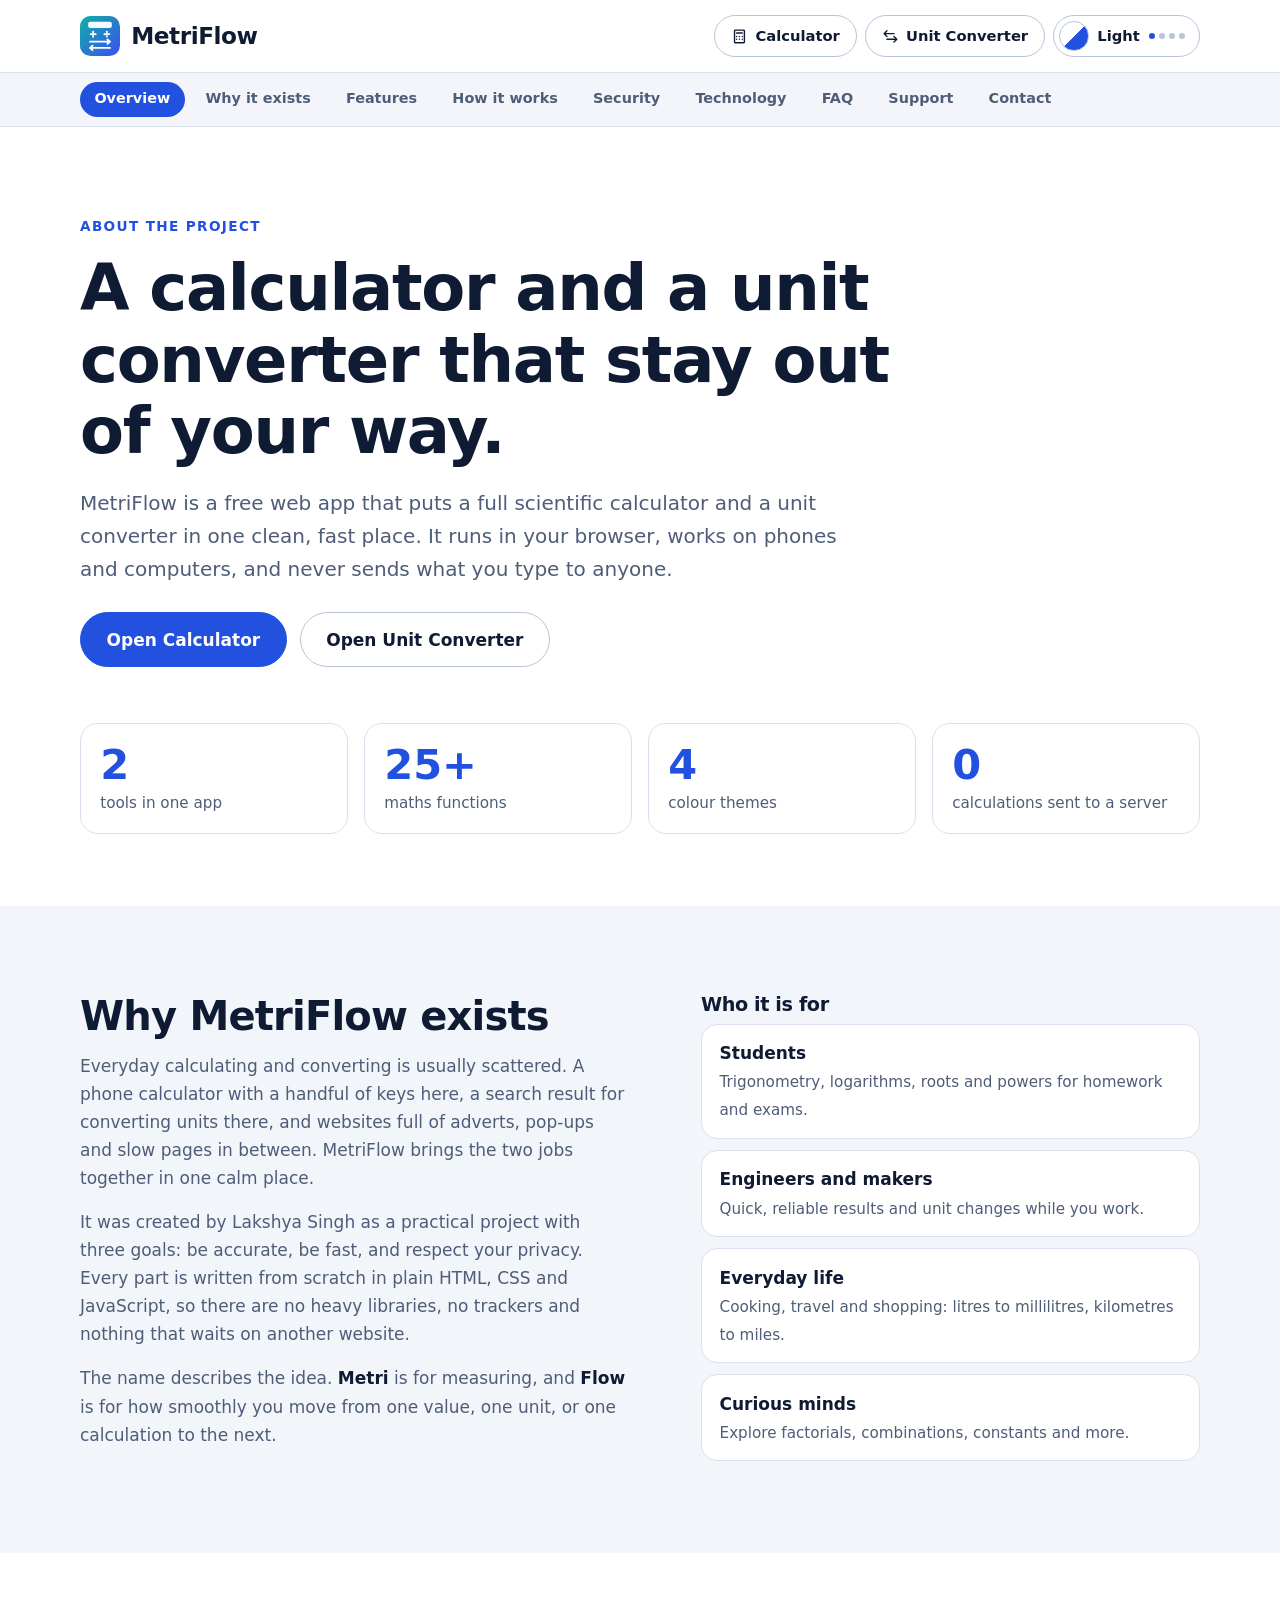
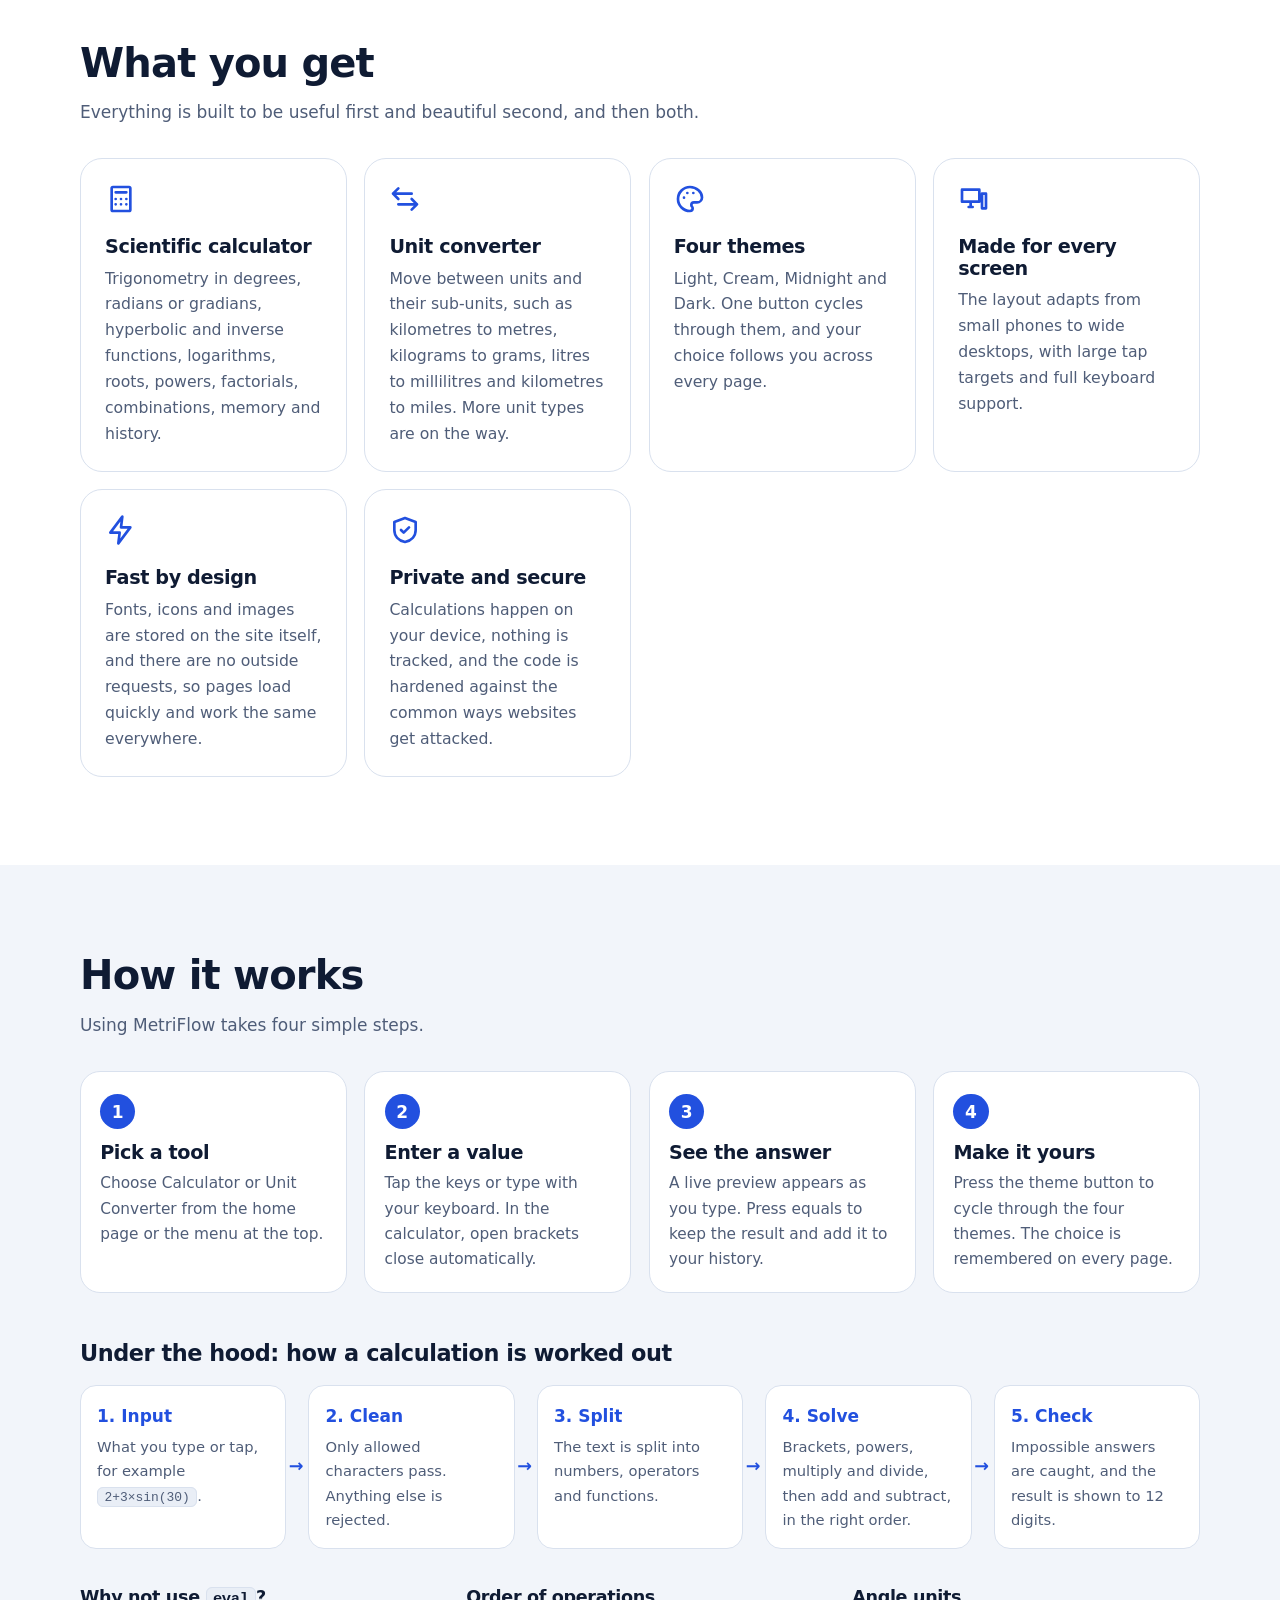
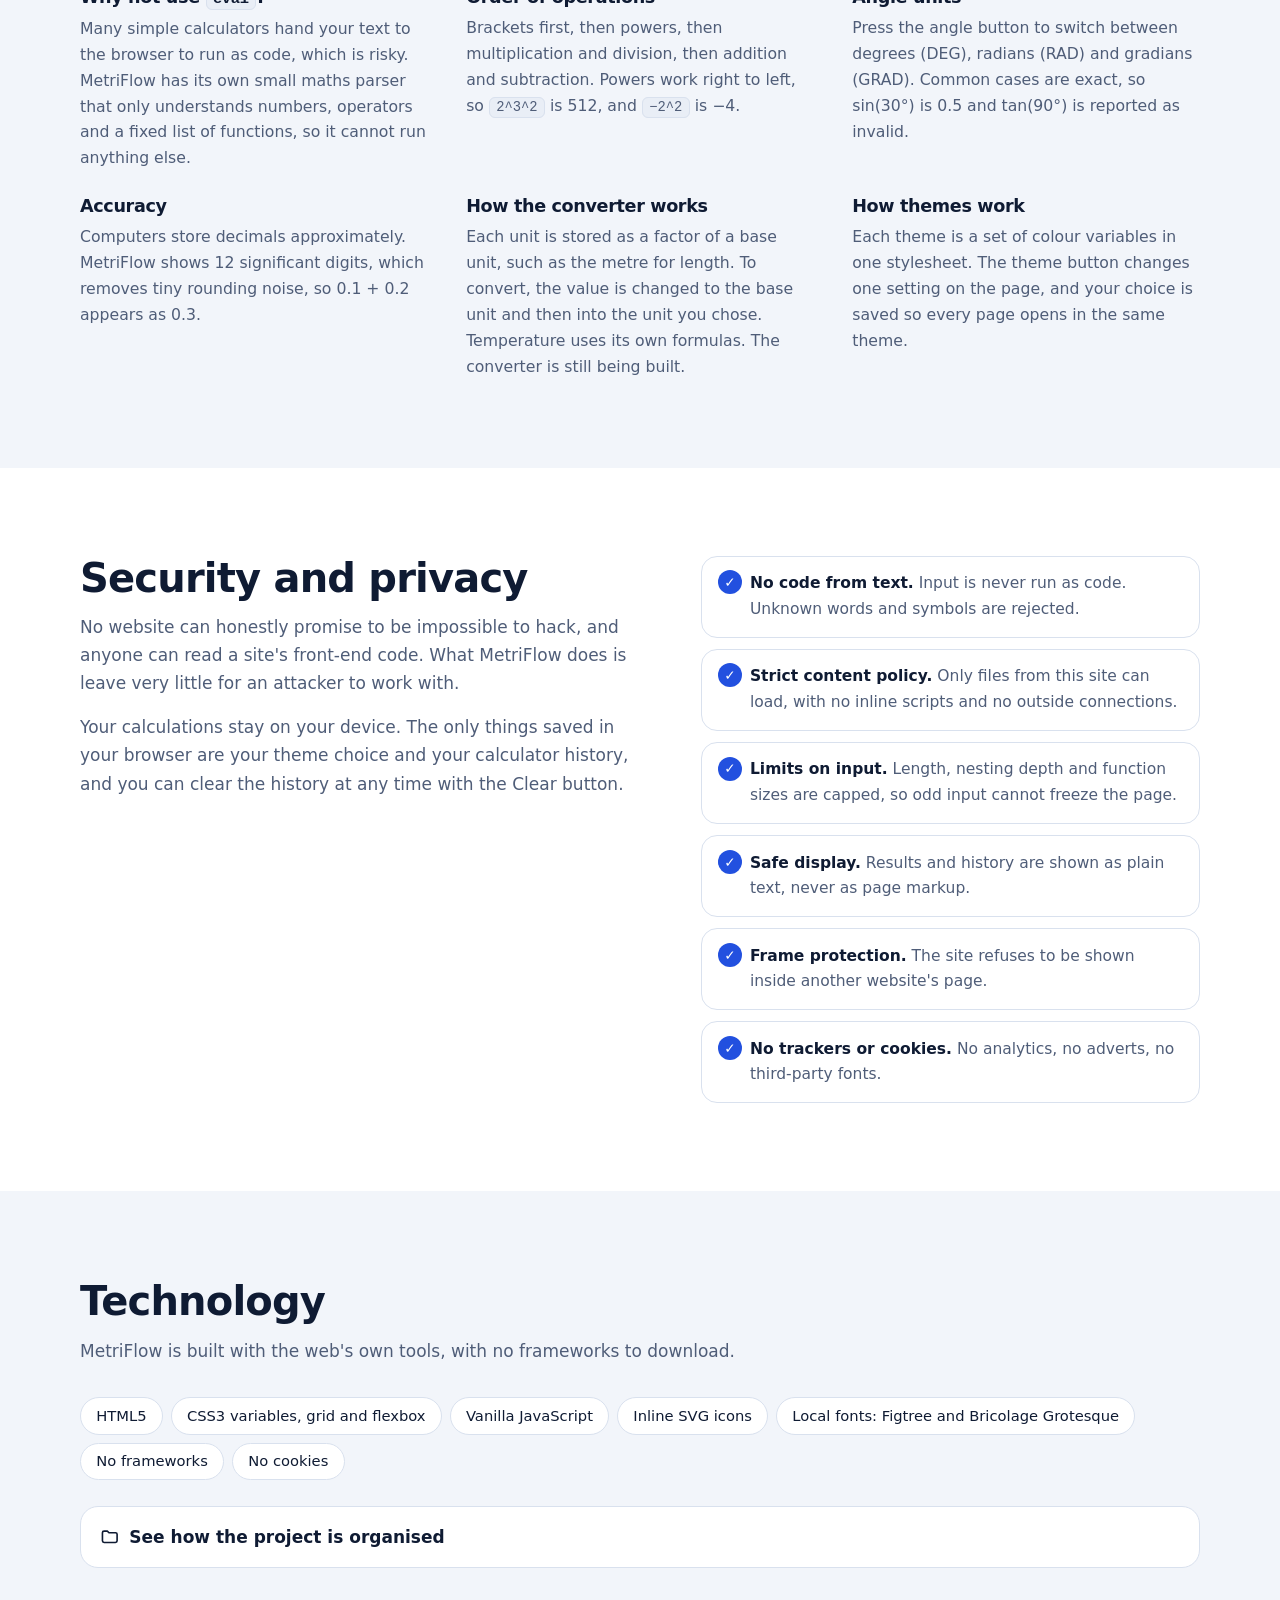
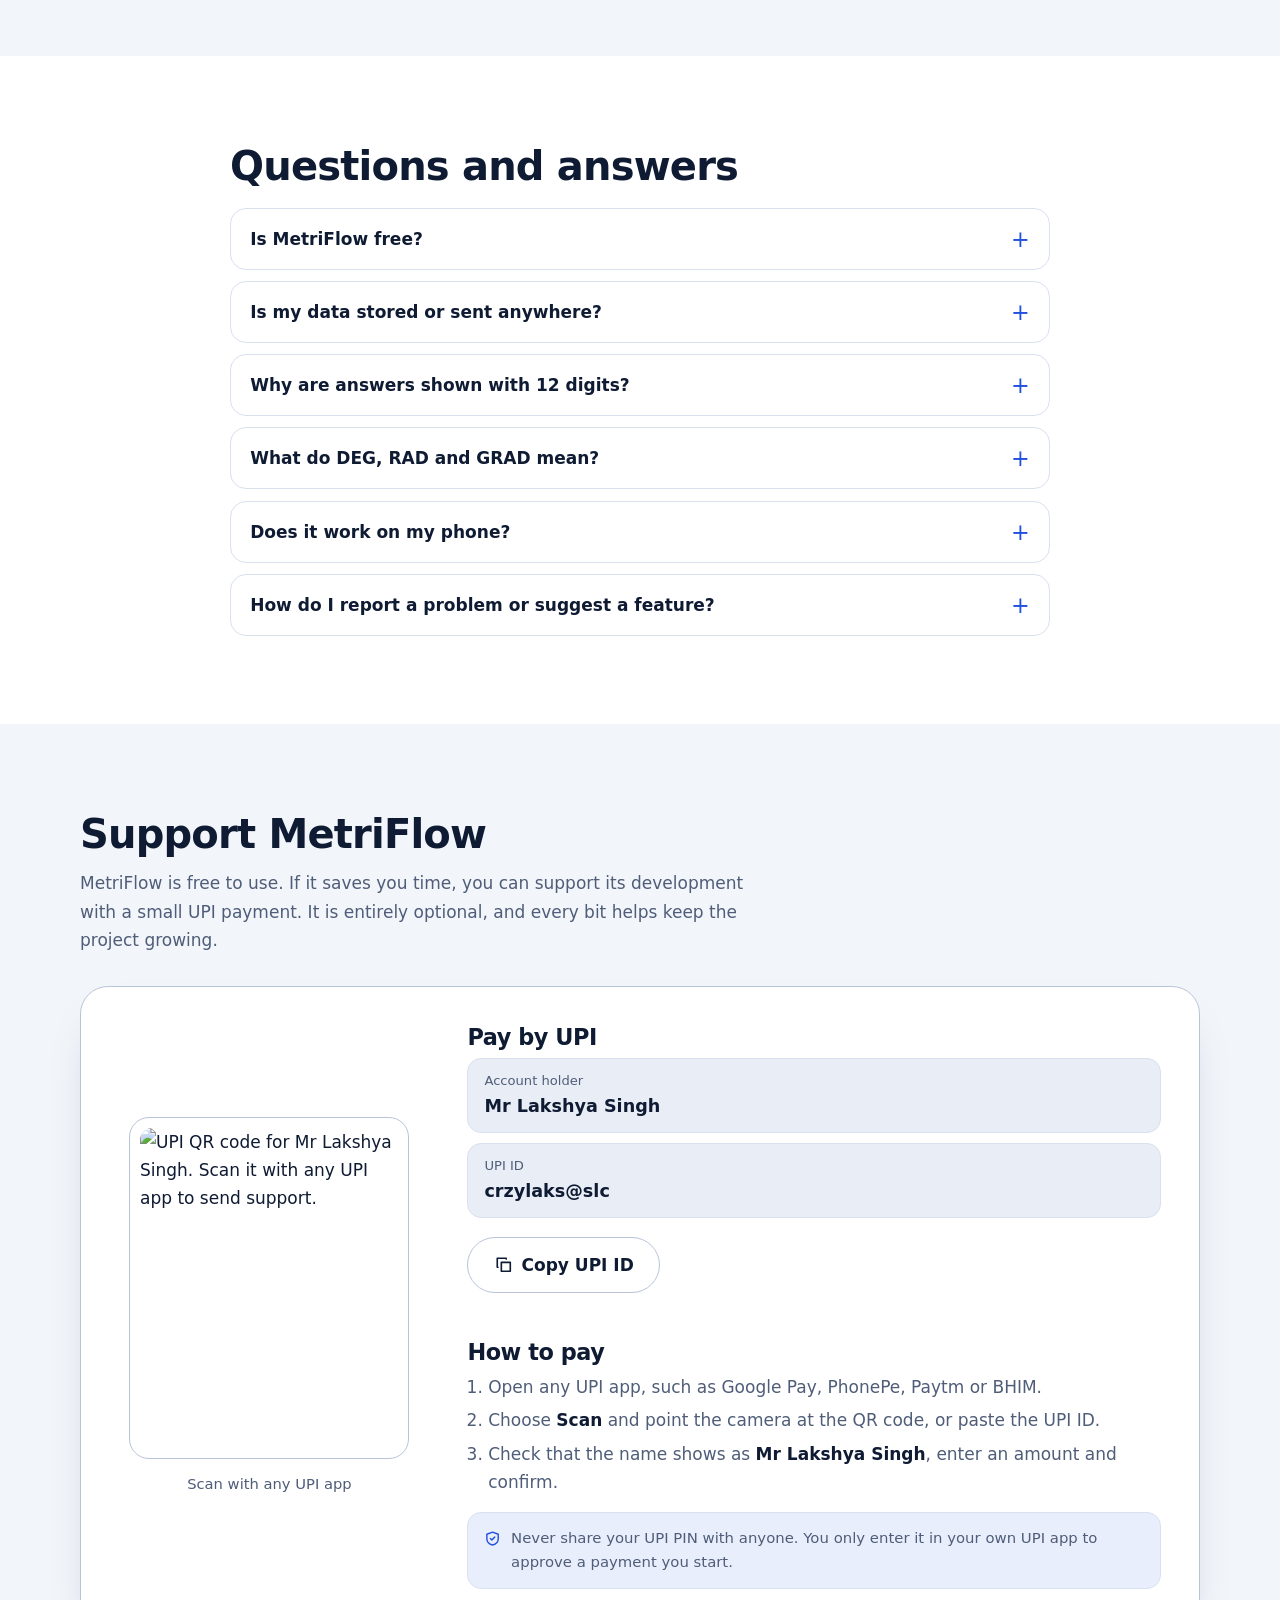
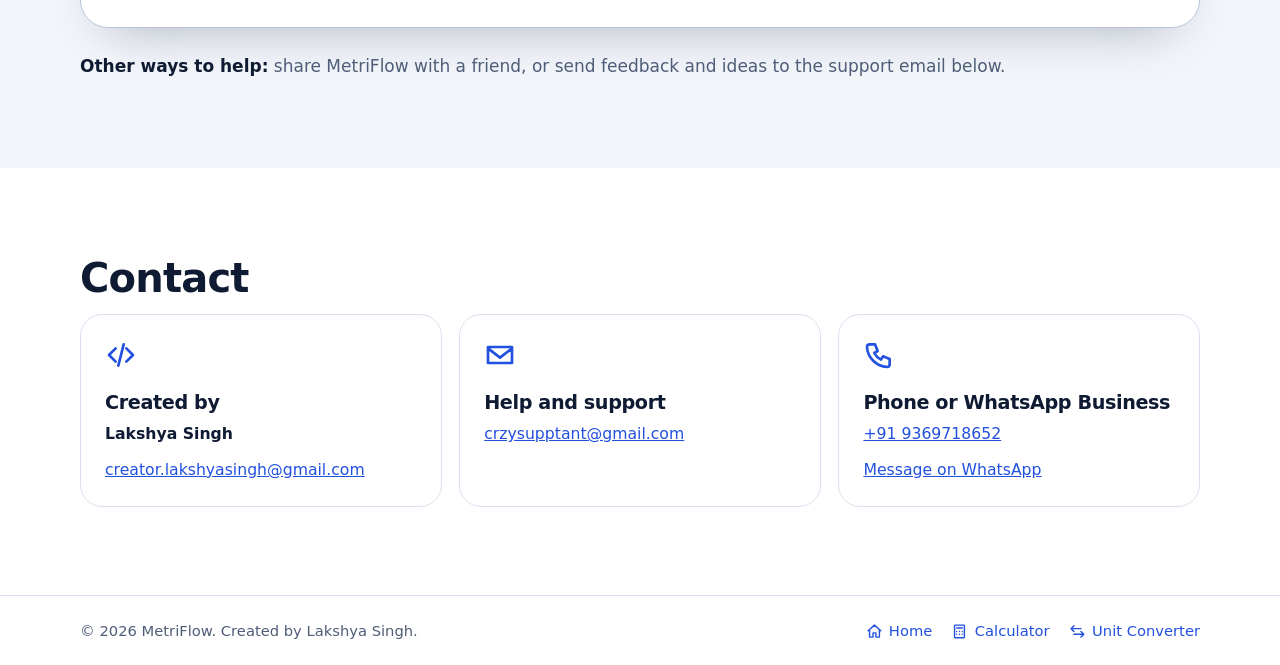
==== assets/pages/about.html @ efd44537 "90&" ====
<!DOCTYPE html>
<html lang="en" data-theme="light">
<head>
    <meta charset="UTF-8">
    <!-- Security policy: only files from this site can load; no inline scripts or styles; no network requests -->
    <meta http-equiv="Content-Security-Policy" content="default-src 'none'; script-src 'self'; style-src 'self'; img-src 'self' data:; font-src 'self'; connect-src 'none'; base-uri 'none'; form-action 'none'; object-src 'none'">
    <meta name="referrer" content="no-referrer">
    <meta name="viewport" content="width=device-width, initial-scale=1.0">
    <title>About MetriFlow | What it is, how it works and why it exists</title>
    <meta name="description" content="Learn what MetriFlow is, how its scientific calculator and unit converter work, why it was created, and how to support the project.">
    <meta name="theme-color" content="#ffffff">

    <link rel="icon" type="image/svg+xml" href="../media/logo/logo.svg">
    <link rel="icon" type="image/png" sizes="32x32" href="../media/logo/favicon-32.png">
    <link rel="apple-touch-icon" href="../media/logo/apple-touch-icon.png">

    <link rel="stylesheet" href="../css/fonts.css">
    <link rel="stylesheet" href="../css/themes_style.css">
    <link rel="stylesheet" href="../css/about_style.css">

    <script src="../js/security.js"></script>
    <!-- No "defer": applies the saved theme before the page shows -->
    <script src="../js/themes_function.js"></script>
    <script src="../js/about_function.js" defer></script>
</head>
<body>

    <!-- Local icon sprite -->
    <svg class="sprite-hidden" width="0" height="0" aria-hidden="true" focusable="false">
        <defs>
            <linearGradient id="mf-grad" x1="0" y1="0" x2="1" y2="1">
                <stop offset="0" class="mf-stop-a"/>
                <stop offset="1" class="mf-stop-b"/>
            </linearGradient>
        </defs>
        <symbol id="mf-logo" viewBox="0 0 64 64">
            <rect width="64" height="64" rx="17" fill="url(#mf-grad)"/>
            <rect x="13" y="9" width="38" height="10" rx="3.5" fill="#fff" opacity=".95"/>
            <g stroke="#fff" stroke-width="3" stroke-linecap="round" stroke-linejoin="round" fill="none">
                <path d="M21 25v8M17 29h8"/>
                <path d="M39 29h8"/>
                <path d="M16 41h32M44 37.5L48 41l-4 3.5"/>
                <path d="M48 51H16M20 47.5L16 51l4 3.5"/>
            </g>
            <circle cx="43" cy="25.5" r="1.8" fill="#fff"/>
            <circle cx="43" cy="32.5" r="1.8" fill="#fff"/>
        </symbol>
        <symbol id="i-home" viewBox="0 0 24 24"><path d="M3 11l9-8 9 8M5 10v10h5v-6h4v6h5V10"/></symbol>
        <symbol id="i-calculator" viewBox="0 0 24 24"><path d="M6 3h12a1 1 0 0 1 1 1v16a1 1 0 0 1-1 1H6a1 1 0 0 1-1-1V4a1 1 0 0 1 1-1zM8 7h8M8 12h.01M12 12h.01M16 12h.01M8 16h.01M12 16h.01M16 16h.01"/></symbol>
        <symbol id="i-converter" viewBox="0 0 24 24"><path d="M7 4L3 8l4 4M3 8h14M17 20l4-4-4-4M21 16H7"/></symbol>
        <symbol id="i-shield" viewBox="0 0 24 24"><path d="M12 3l8 3v6c0 4.5-3.2 8-8 9-4.8-1-8-4.5-8-9V6zM9 12l2 2 4-4"/></symbol>
        <symbol id="i-bolt" viewBox="0 0 24 24"><path d="M13 2L4 14h7l-1 8 9-12h-7l1-8z"/></symbol>
        <symbol id="i-palette" viewBox="0 0 24 24"><path d="M12 3a9 9 0 1 0 0 18c1.1 0 2-.9 2-2 0-.5-.2-1-.5-1.3-.3-.3-.5-.8-.5-1.2 0-1.1.9-2 2-2h2.3a3.7 3.7 0 0 0 3.7-3.7C21 7.1 17 3 12 3zM7.5 11h.01M10 7.5h.01M14.5 7.5h.01"/></symbol>
        <symbol id="i-devices" viewBox="0 0 24 24"><path d="M3 5h13v9H3zM8 18h3M9.5 14v4M18 8h3v11h-3z"/></symbol>
        <symbol id="i-code" viewBox="0 0 24 24"><path d="M8 7l-5 5 5 5M16 7l5 5-5 5M14 4l-4 16"/></symbol>
        <symbol id="i-mail" viewBox="0 0 24 24"><path d="M3 6h18v12H3zM3 7l9 7 9-7"/></symbol>
        <symbol id="i-phone" viewBox="0 0 24 24"><path d="M5 4h4l2 5-2.5 1.5a11 11 0 0 0 5 5L15 13l5 2v4a2 2 0 0 1-2 2A16 16 0 0 1 3 6a2 2 0 0 1 2-2z"/></symbol>
        <symbol id="i-heart" viewBox="0 0 24 24"><path d="M12 20s-7-4.4-7-10a4 4 0 0 1 7-2.5A4 4 0 0 1 19 10c0 5.6-7 10-7 10z"/></symbol>
        <symbol id="i-folder" viewBox="0 0 24 24"><path d="M3 7a2 2 0 0 1 2-2h4l2 2h8a2 2 0 0 1 2 2v8a2 2 0 0 1-2 2H5a2 2 0 0 1-2-2V7z"/></symbol>
        <symbol id="i-copy" viewBox="0 0 24 24"><path d="M9 9h11v11H9zM5 15H4V4h11v1"/></symbol>
        <symbol id="i-check" viewBox="0 0 24 24"><path d="M5 12l5 5 9-10"/></symbol>
    </svg>

    <a class="skip-link" href="#main">Skip to content</a>

    <!-- ============ HEADER ============ -->
    <header class="site-header">
        <div class="wrap header-inner">
            <a class="brand" href="../../index.html" aria-label="MetriFlow home">
                <svg class="brand-logo" viewBox="0 0 64 64" aria-hidden="true"><use href="#mf-logo"/></svg>
                <span class="brand-name">MetriFlow</span>
            </a>

            <div class="header-actions">
                <a class="nav-link" href="calculator.html">
                    <svg class="icon" aria-hidden="true"><use href="#i-calculator"/></svg><span>Calculator</span>
                </a>
                <a class="nav-link" href="converter.html">
                    <svg class="icon" aria-hidden="true"><use href="#i-converter"/></svg><span>Unit Converter</span>
                </a>
                <!-- The theme button is built here by assets/js/themes_function.js -->
                <div data-theme-switcher></div>
            </div>
        </div>
    </header>

    <!-- Jump-to links for the sections on this page -->
    <nav class="toc" id="toc" aria-label="On this page">
        <div class="wrap toc-inner">
            <a href="#overview">Overview</a>
            <a href="#why">Why it exists</a>
            <a href="#features">Features</a>
            <a href="#how">How it works</a>
            <a href="#security">Security</a>
            <a href="#tech">Technology</a>
            <a href="#faq">FAQ</a>
            <a href="#support">Support</a>
            <a href="#contact">Contact</a>
        </div>
    </nav>

    <main id="main">

        <!-- ============ OVERVIEW ============ -->
        <section class="hero" id="overview" data-section>
            <div class="wrap">
                <p class="eyebrow">About the project</p>
                <h1>A calculator and a unit converter that stay out of your way.</h1>
                <p class="lead">
                    MetriFlow is a free web app that puts a full scientific calculator and a unit converter in one
                    clean, fast place. It runs in your browser, works on phones and computers, and never sends
                    what you type to anyone.
                </p>
                <div class="hero-actions">
                    <a class="btn" href="calculator.html">Open Calculator</a>
                    <a class="btn btn-ghost" href="converter.html">Open Unit Converter</a>
                </div>

                <ul class="stats" aria-label="MetriFlow at a glance">
                    <li><b>2</b><span>tools in one app</span></li>
                    <li><b>25+</b><span>maths functions</span></li>
                    <li><b>4</b><span>colour themes</span></li>
                    <li><b>0</b><span>calculations sent to a server</span></li>
                </ul>
            </div>
        </section>

        <!-- ============ WHY ============ -->
        <section class="band" id="why" data-section>
            <div class="wrap two-col">
                <div class="col-copy">
                    <h2>Why MetriFlow exists</h2>
                    <p>
                        Everyday calculating and converting is usually scattered. A phone calculator with a handful of
                        keys here, a search result for converting units there, and websites full of adverts, pop-ups
                        and slow pages in between. MetriFlow brings the two jobs together in one calm place.
                    </p>
                    <p>
                        It was created by Lakshya Singh as a practical project with three goals: be accurate, be fast,
                        and respect your privacy. Every part is written from scratch in plain HTML, CSS and JavaScript,
                        so there are no heavy libraries, no trackers and nothing that waits on another website.
                    </p>
                    <p>
                        The name describes the idea. <strong>Metri</strong> is for measuring, and <strong>Flow</strong> is
                        for how smoothly you move from one value, one unit, or one calculation to the next.
                    </p>
                </div>

                <div class="col-cards">
                    <h3>Who it is for</h3>
                    <ul class="mini-cards">
                        <li><b>Students</b><span>Trigonometry, logarithms, roots and powers for homework and exams.</span></li>
                        <li><b>Engineers and makers</b><span>Quick, reliable results and unit changes while you work.</span></li>
                        <li><b>Everyday life</b><span>Cooking, travel and shopping: litres to millilitres, kilometres to miles.</span></li>
                        <li><b>Curious minds</b><span>Explore factorials, combinations, constants and more.</span></li>
                    </ul>
                </div>
            </div>
        </section>

        <!-- ============ FEATURES ============ -->
        <section class="section" id="features" data-section>
            <div class="wrap">
                <h2>What you get</h2>
                <p class="section-lead">Everything is built to be useful first and beautiful second, and then both.</p>

                <ul class="cards">
                    <li class="card">
                        <svg class="icon icon-lg" aria-hidden="true"><use href="#i-calculator"/></svg>
                        <h3>Scientific calculator</h3>
                        <p>Trigonometry in degrees, radians or gradians, hyperbolic and inverse functions, logarithms, roots, powers, factorials, combinations, memory and history.</p>
                    </li>
                    <li class="card">
                        <svg class="icon icon-lg" aria-hidden="true"><use href="#i-converter"/></svg>
                        <h3>Unit converter</h3>
                        <p>Move between units and their sub-units, such as kilometres to metres, kilograms to grams, litres to millilitres and kilometres to miles. More unit types are on the way.</p>
                    </li>
                    <li class="card">
                        <svg class="icon icon-lg" aria-hidden="true"><use href="#i-palette"/></svg>
                        <h3>Four themes</h3>
                        <p>Light, Cream, Midnight and Dark. One button cycles through them, and your choice follows you across every page.</p>
                    </li>
                    <li class="card">
                        <svg class="icon icon-lg" aria-hidden="true"><use href="#i-devices"/></svg>
                        <h3>Made for every screen</h3>
                        <p>The layout adapts from small phones to wide desktops, with large tap targets and full keyboard support.</p>
                    </li>
                    <li class="card">
                        <svg class="icon icon-lg" aria-hidden="true"><use href="#i-bolt"/></svg>
                        <h3>Fast by design</h3>
                        <p>Fonts, icons and images are stored on the site itself, and there are no outside requests, so pages load quickly and work the same everywhere.</p>
                    </li>
                    <li class="card">
                        <svg class="icon icon-lg" aria-hidden="true"><use href="#i-shield"/></svg>
                        <h3>Private and secure</h3>
                        <p>Calculations happen on your device, nothing is tracked, and the code is hardened against the common ways websites get attacked.</p>
                    </li>
                </ul>
            </div>
        </section>

        <!-- ============ HOW IT WORKS ============ -->
        <section class="band" id="how" data-section>
            <div class="wrap">
                <h2>How it works</h2>
                <p class="section-lead">Using MetriFlow takes four simple steps.</p>

                <ol class="steps">
                    <li><h3>Pick a tool</h3><p>Choose Calculator or Unit Converter from the home page or the menu at the top.</p></li>
                    <li><h3>Enter a value</h3><p>Tap the keys or type with your keyboard. In the calculator, open brackets close automatically.</p></li>
                    <li><h3>See the answer</h3><p>A live preview appears as you type. Press equals to keep the result and add it to your history.</p></li>
                    <li><h3>Make it yours</h3><p>Press the theme button to cycle through the four themes. The choice is remembered on every page.</p></li>
                </ol>

                <h3 class="subhead">Under the hood: how a calculation is worked out</h3>
                <ol class="flow" aria-label="The five stages of a calculation">
                    <li><b>1. Input</b><span>What you type or tap, for example <code>2+3×sin(30)</code>.</span></li>
                    <li><b>2. Clean</b><span>Only allowed characters pass. Anything else is rejected.</span></li>
                    <li><b>3. Split</b><span>The text is split into numbers, operators and functions.</span></li>
                    <li><b>4. Solve</b><span>Brackets, powers, multiply and divide, then add and subtract, in the right order.</span></li>
                    <li><b>5. Check</b><span>Impossible answers are caught, and the result is shown to 12 digits.</span></li>
                </ol>

                <div class="explain">
                    <div>
                        <h3>Why not use <code>eval</code>?</h3>
                        <p>Many simple calculators hand your text to the browser to run as code, which is risky. MetriFlow has its own small maths parser that only understands numbers, operators and a fixed list of functions, so it cannot run anything else.</p>
                    </div>
                    <div>
                        <h3>Order of operations</h3>
                        <p>Brackets first, then powers, then multiplication and division, then addition and subtraction. Powers work right to left, so <code>2^3^2</code> is 512, and <code>−2^2</code> is −4.</p>
                    </div>
                    <div>
                        <h3>Angle units</h3>
                        <p>Press the angle button to switch between degrees (DEG), radians (RAD) and gradians (GRAD). Common cases are exact, so sin(30°) is 0.5 and tan(90°) is reported as invalid.</p>
                    </div>
                    <div>
                        <h3>Accuracy</h3>
                        <p>Computers store decimals approximately. MetriFlow shows 12 significant digits, which removes tiny rounding noise, so 0.1 + 0.2 appears as 0.3.</p>
                    </div>
                    <div>
                        <h3>How the converter works</h3>
                        <p>Each unit is stored as a factor of a base unit, such as the metre for length. To convert, the value is changed to the base unit and then into the unit you chose. Temperature uses its own formulas. The converter is still being built.</p>
                    </div>
                    <div>
                        <h3>How themes work</h3>
                        <p>Each theme is a set of colour variables in one stylesheet. The theme button changes one setting on the page, and your choice is saved so every page opens in the same theme.</p>
                    </div>
                </div>
            </div>
        </section>

        <!-- ============ SECURITY ============ -->
        <section class="section" id="security" data-section>
            <div class="wrap two-col">
                <div class="col-copy">
                    <h2>Security and privacy</h2>
                    <p>
                        No website can honestly promise to be impossible to hack, and anyone can read a site's front-end
                        code. What MetriFlow does is leave very little for an attacker to work with.
                    </p>
                    <p>
                        Your calculations stay on your device. The only things saved in your browser are your theme choice
                        and your calculator history, and you can clear the history at any time with the Clear button.
                    </p>
                </div>
                <ul class="checks">
                    <li><b>No code from text.</b> Input is never run as code. Unknown words and symbols are rejected.</li>
                    <li><b>Strict content policy.</b> Only files from this site can load, with no inline scripts and no outside connections.</li>
                    <li><b>Limits on input.</b> Length, nesting depth and function sizes are capped, so odd input cannot freeze the page.</li>
                    <li><b>Safe display.</b> Results and history are shown as plain text, never as page markup.</li>
                    <li><b>Frame protection.</b> The site refuses to be shown inside another website's page.</li>
                    <li><b>No trackers or cookies.</b> No analytics, no adverts, no third-party fonts.</li>
                </ul>
            </div>
        </section>

        <!-- ============ TECHNOLOGY ============ -->
        <section class="band" id="tech" data-section>
            <div class="wrap">
                <h2>Technology</h2>
                <p class="section-lead">MetriFlow is built with the web's own tools, with no frameworks to download.</p>

                <ul class="chips" aria-label="Technologies used">
                    <li>HTML5</li><li>CSS3 variables, grid and flexbox</li><li>Vanilla JavaScript</li>
                    <li>Inline SVG icons</li><li>Local fonts: Figtree and Bricolage Grotesque</li><li>No frameworks</li><li>No cookies</li>
                </ul>

                <details class="tree-box">
                    <summary><svg class="icon" aria-hidden="true"><use href="#i-folder"/></svg> See how the project is organised</summary>
                    <pre class="tree" tabindex="0">MetriFlow/
├── index.html              Home page
├── _headers                Server security headers
├── favicon.ico
├── README.md
├── assets/
│   ├── pages/              about, calculator, converter
│   ├── css/                themes, fonts, one stylesheet per page
│   ├── js/                 themes, security, engines, one script per page
│   ├── fonts/              Local font files
│   └── media/
│       ├── icons/          SVG icons
│       ├── logo/           Logo, favicons, profile photo
│       └── qr-code/        Support QR code
└── tests/                  Automatic tests for the maths engines</pre>
                </details>
            </div>
        </section>

        <!-- ============ FAQ ============ -->
        <section class="section" id="faq" data-section>
            <div class="wrap narrow">
                <h2>Questions and answers</h2>

                <div class="faq">
                    <details>
                        <summary>Is MetriFlow free?</summary>
                        <p>Yes. The calculator and converter are free to use, with no account and no adverts. Supporting the project is completely optional.</p>
                    </details>
                    <details>
                        <summary>Is my data stored or sent anywhere?</summary>
                        <p>No calculation leaves your device. Only your theme choice and calculator history are saved, and they stay in your own browser.</p>
                    </details>
                    <details>
                        <summary>Why are answers shown with 12 digits?</summary>
                        <p>Computers store decimal numbers approximately. Showing 12 significant digits hides tiny rounding errors, so everyday sums look the way you expect.</p>
                    </details>
                    <details>
                        <summary>What do DEG, RAD and GRAD mean?</summary>
                        <p>They are angle units: degrees (360 in a full circle), radians (2π in a full circle) and gradians (400 in a full circle). Press the angle button in the calculator to change it. DEG is the default.</p>
                    </details>
                    <details>
                        <summary>Does it work on my phone?</summary>
                        <p>Yes. The layout adapts to small screens, and the calculator keys are sized for easy tapping.</p>
                    </details>
                    <details>
                        <summary>How do I report a problem or suggest a feature?</summary>
                        <p>Email the support address in the Contact section below. Clear, short descriptions help the most.</p>
                    </details>
                </div>
            </div>
        </section>

        <!-- ============ SUPPORT ============ -->
        <section class="band" id="support" data-section>
            <div class="wrap">
                <h2>Support MetriFlow</h2>
                <p class="section-lead">
                    MetriFlow is free to use. If it saves you time, you can support its development with a small UPI
                    payment. It is entirely optional, and every bit helps keep the project growing.
                </p>

                <div class="support-card">
                    <figure class="qr">
                        <div class="qr-frame">
                            <!-- Stored on this site: assets/media/support/upi-qr.jpg -->
                            <img src="../media/qr-code/upi-qr.jpg" width="400" height="496"
                                 alt="UPI QR code for Mr Lakshya Singh. Scan it with any UPI app to send support.">
                        </div>
                        <figcaption>Scan with any UPI app</figcaption>
                    </figure>

                    <div class="support-info">
                        <h3>Pay by UPI</h3>
                        <dl class="pay-details">
                            <div><dt>Account holder</dt><dd>Mr Lakshya Singh</dd></div>
                            <div><dt>UPI ID</dt><dd id="upi-id">crzylaks@slc</dd></div>
                        </dl>

                        <div class="pay-actions">
                            <button id="btn-copy-upi" class="btn btn-ghost" type="button">
                                <svg class="icon" aria-hidden="true"><use id="copy-use" href="#i-copy"/></svg>
                                <span id="copy-label">Copy UPI ID</span>
                            </button>
                            <a id="btn-upi-app" class="btn" href="upi://pay?pa=crzylaks@slc&amp;pn=Mr%20Lakshya%20Singh&amp;cu=INR" hidden>
                                <svg class="icon" aria-hidden="true"><use href="#i-heart"/></svg>
                                <span>Open in UPI app</span>
                            </a>
                        </div>
                        <p id="copy-status" class="copy-status" role="status"></p>

                        <h3 class="how-pay">How to pay</h3>
                        <ol class="pay-steps">
                            <li>Open any UPI app, such as Google Pay, PhonePe, Paytm or BHIM.</li>
                            <li>Choose <b>Scan</b> and point the camera at the QR code, or paste the UPI ID.</li>
                            <li>Check that the name shows as <b>Mr Lakshya Singh</b>, enter an amount and confirm.</li>
                        </ol>
                        <p class="safety">
                            <svg class="icon" aria-hidden="true"><use href="#i-shield"/></svg>
                            <span>Never share your UPI PIN with anyone. You only enter it in your own UPI app to approve a payment you start.</span>
                        </p>
                    </div>
                </div>

                <p class="other-ways"><b>Other ways to help:</b> share MetriFlow with a friend, or send feedback and ideas to the support email below.</p>
            </div>
        </section>

        <!-- ============ CONTACT ============ -->
        <section class="section" id="contact" data-section>
            <div class="wrap">
                <h2>Contact</h2>
                <ul class="cards contact-cards">
                    <li class="card">
                        <svg class="icon icon-lg" aria-hidden="true"><use href="#i-code"/></svg>
                        <h3>Created by</h3>
                        <p class="strong">Lakshya Singh</p>
                        <p><a href="mailto:creator.lakshyasingh@gmail.com">creator.lakshyasingh@gmail.com</a></p>
                    </li>
                    <li class="card">
                        <svg class="icon icon-lg" aria-hidden="true"><use href="#i-mail"/></svg>
                        <h3>Help and support</h3>
                        <p><a href="mailto:crzysupptant@gmail.com">crzysupptant@gmail.com</a></p>
                    </li>
                    <li class="card">
                        <svg class="icon icon-lg" aria-hidden="true"><use href="#i-phone"/></svg>
                        <h3>Phone or WhatsApp Business</h3>
                        <p><a href="tel:+919369718652">+91 9369718652</a></p>
                        <p><a href="https://wa.me/919369718652" target="_blank" rel="noopener noreferrer">Message on WhatsApp</a></p>
                    </li>
                </ul>
            </div>
        </section>
    </main>

    <footer class="site-footer">
        <div class="wrap footer-inner">
            <p>&copy; <span id="year">2026</span> MetriFlow. Created by Lakshya Singh.</p>
            <nav class="footer-links" aria-label="Footer">
                <a href="../../index.html"><svg class="icon" aria-hidden="true"><use href="#i-home"/></svg><span>Home</span></a>
                <a href="calculator.html"><svg class="icon" aria-hidden="true"><use href="#i-calculator"/></svg><span>Calculator</span></a>
                <a href="converter.html"><svg class="icon" aria-hidden="true"><use href="#i-converter"/></svg><span>Unit Converter</span></a>
            </nav>
        </div>
    </footer>

</body>
</html>
---- assets/css/fonts.css ----
/* Local fonts (no Google Fonts request: faster, private, and allowed by the strict security policy) */
@font-face {
    font-family: "Figtree";
    font-style: normal;
    font-weight: 300 900;
    font-display: swap;
    src: url("../fonts/figtree-latin-wght-normal.woff2") format("woff2");
}

@font-face {
    font-family: "Bricolage Grotesque";
    font-style: normal;
    font-weight: 200 800;
    font-display: swap;
    src: url("../fonts/bricolage-grotesque-latin-wght-normal.woff2") format("woff2");
}

:root {
    --font-body: "Figtree", system-ui, -apple-system, "Segoe UI", Roboto, sans-serif;
    --font-display: "Bricolage Grotesque", "Figtree", system-ui, sans-serif;
}
---- assets/css/themes_style.css ----
/* =========================================================
   MetriFlow | themes_style.css
   The four themes, shared by EVERY page. Link it before the page's own CSS:
       index.html          <link rel="stylesheet" href="assets/css/themes_style.css">
       assets/pages/*.html <link rel="stylesheet" href="../css/themes_style.css">
   themes_function.js switches the theme by setting <html data-theme="...">.
   (It is a real CSS file, not injected by JavaScript, because the strict
   security policy does not allow styles created by scripts.)
   Variables: --bg --bg-soft --surface --surface-2 --text --muted --line --line-strong
              --accent --accent-ink --danger --brand-a --brand-b --shadow
   ========================================================= */

:root,
[data-theme="light"] {
    color-scheme: light;
    --bg: #ffffff; --bg-soft: #f2f5fa; --surface: #ffffff; --surface-2: #e9eef6;
    --text: #0f1b33; --muted: #4f5d78; --line: #d9e1ee; --line-strong: #b8c4d8;
    --accent: #2250df; --accent-ink: #ffffff; --danger: #c42b3a;
    --brand-a: #10b0a4; --brand-b: #3a4ff0;
    --shadow: 0 24px 48px -28px rgba(15, 27, 51, .35);
}

[data-theme="cream"] {
    color-scheme: light;
    --bg: #f8f3e8; --bg-soft: #f0e9d9; --surface: #fdfaf3; --surface-2: #ebe3d0;
    --text: #2a2822; --muted: #6a6556; --line: #ddd3bc; --line-strong: #c4b898;
    --accent: #1b6a56; --accent-ink: #fdfaf3; --danger: #b3382a;
    --brand-a: #2a9d7f; --brand-b: #1d5f8a;
    --shadow: 0 24px 48px -28px rgba(60, 45, 10, .35);
}

[data-theme="midnight"] {
    color-scheme: dark;
    --bg: #0a1330; --bg-soft: #0e1a3d; --surface: #122349; --surface-2: #1a2f5e;
    --text: #e7eeff; --muted: #a1b2d9; --line: #233868; --line-strong: #37508c;
    --accent: #7db4ff; --accent-ink: #0a1330; --danger: #ff8a96;
    --brand-a: #33d0c3; --brand-b: #7283ff;
    --shadow: 0 24px 48px -28px rgba(0, 0, 0, .7);
}

[data-theme="dark"] {
    color-scheme: dark;
    --bg: #0e0e10; --bg-soft: #151518; --surface: #1a1a1e; --surface-2: #232328;
    --text: #f3f3f5; --muted: #a3a3ae; --line: #2b2b32; --line-strong: #42424c;
    --accent: #b7a1ff; --accent-ink: #0e0e10; --danger: #ff8a96;
    --brand-a: #2fc7b9; --brand-b: #8b7bff;
    --shadow: 0 24px 48px -28px rgba(0, 0, 0, .8);
}

/* Page defaults (zero specificity, so any page stylesheet can override them) */
:where(body) { background: var(--bg); color: var(--text); }

/* Logo gradient and hidden icon sprite (classes, because inline style="" is blocked by the security policy) */
.mf-stop-a { stop-color: var(--brand-a); }
.mf-stop-b { stop-color: var(--brand-b); }
.sprite-hidden { position: absolute; width: 0; height: 0; overflow: hidden; }

/* Visually hidden, but read by screen readers */
.sr-only, .theme-sr {
    position: absolute; width: 1px; height: 1px; margin: -1px; padding: 0; border: 0;
    overflow: hidden; clip: rect(0 0 0 0); white-space: nowrap;
}

/* ----- The single theme button ----- */
.theme-switch { display: flex; align-items: center; flex: none; }

.theme-toggle {
    --sw-bg: #fff; --sw-ac: #2250df;
    display: inline-flex; align-items: center; gap: .55rem;
    height: 2.6rem; padding: .25rem .9rem .25rem .3rem; margin: 0;
    border-radius: 999px; border: 1.5px solid var(--line-strong);
    background: var(--surface); color: var(--text);
    font: inherit; font-size: .92rem; font-weight: 600; line-height: 1;
    cursor: pointer; touch-action: manipulation; -webkit-tap-highlight-color: transparent;
    transition: border-color .15s ease, background-color .25s ease;
}
.theme-toggle:hover { border-color: var(--accent); }
.theme-toggle:active .theme-dot { transform: rotate(180deg) scale(.92); }
.theme-toggle:focus-visible { outline: 3px solid var(--accent); outline-offset: 3px; }

.theme-dot {
    width: 1.85rem; height: 1.85rem; flex: none; border-radius: 50%;
    border: 1.5px solid var(--line-strong);
    background: linear-gradient(135deg, var(--sw-bg) 50%, var(--sw-ac) 50%);
    transition: transform .3s ease;
}
.theme-steps { display: inline-flex; gap: 4px; }
.theme-steps i { width: 6px; height: 6px; border-radius: 50%; background: var(--line-strong); }
.theme-steps i.on { background: var(--accent); }

.theme-toggle[data-current="light"]    { --sw-bg: #ffffff; --sw-ac: #2250df; }
.theme-toggle[data-current="cream"]    { --sw-bg: #f3ead4; --sw-ac: #1b6a56; }
.theme-toggle[data-current="midnight"] { --sw-bg: #0a1330; --sw-ac: #7db4ff; }
.theme-toggle[data-current="dark"]     { --sw-bg: #0e0e10; --sw-ac: #b7a1ff; }

@media (max-width: 480px) {
    .theme-toggle { padding: .25rem; gap: 0; }
    .theme-name, .theme-steps { display: none; }
}

@media (prefers-reduced-motion: reduce) {
    .theme-dot, .theme-toggle { transition: none; }
}
---- assets/css/about_style.css ----
/* =========================================================
   MetriFlow | about page styles
   Theme colours come from assets/css/themes.css, fonts from fonts.css
   ========================================================= */

*,
*::before,
*::after { box-sizing: border-box; }

html { scroll-behavior: smooth; scroll-padding-top: 8rem; -webkit-text-size-adjust: 100%; text-size-adjust: 100%; }

body {
    margin: 0; min-width: 0; overflow-x: clip;
    background: var(--bg); color: var(--text);
    font-family: var(--font-body, "Figtree", system-ui, sans-serif);
    font-size: 1.0625rem; line-height: 1.65; overflow-wrap: break-word;
    transition: background-color .25s ease, color .25s ease;
}

h1, h2, h3 { margin: 0; font-family: var(--font-display, "Bricolage Grotesque", sans-serif); line-height: 1.12; letter-spacing: -.02em; }
h2 { font-size: clamp(1.7rem, 1.2rem + 2vw, 2.5rem); font-weight: 700; margin-bottom: .8rem; }
h3 { font-size: 1.2rem; font-weight: 700; margin-bottom: .5rem; }
p { margin: 0 0 1rem; }
a { color: var(--accent); }
ul, ol { margin: 0; padding: 0; }
code { padding: .1rem .4rem; border-radius: 6px; background: var(--surface-2); border: 1px solid var(--line); font-family: ui-monospace, "Cascadia Mono", Consolas, monospace; font-size: .88em; overflow-wrap: anywhere; }
[hidden] { display: none !important; }

.wrap { width: min(1120px, 100% - 2.5rem); margin-inline: auto; }
.narrow { max-width: 820px; }

:focus-visible { outline: 3px solid var(--accent); outline-offset: 3px; border-radius: 6px; }

.icon { width: 1.15em; height: 1.15em; flex: none; fill: none; stroke: currentColor; stroke-width: 2; stroke-linecap: round; stroke-linejoin: round; }
.icon-lg { width: 2rem; height: 2rem; color: var(--accent); margin-bottom: .8rem; }

.skip-link { position: absolute; left: 1rem; top: -4rem; z-index: 100; background: var(--accent); color: var(--accent-ink); padding: .6rem 1rem; border-radius: 8px; text-decoration: none; font-weight: 600; }
.skip-link:focus { top: 1rem; }

/* ---------- Buttons ---------- */
.btn {
    display: inline-flex; align-items: center; justify-content: center; gap: .5rem;
    padding: .8rem 1.6rem; border-radius: 999px;
    border: 1.5px solid var(--accent); background: var(--accent); color: var(--accent-ink);
    font: inherit; font-weight: 600; text-decoration: none; text-align: center; cursor: pointer;
    touch-action: manipulation; transition: transform .15s ease, box-shadow .15s ease, border-color .15s ease;
}
.btn-ghost { background: transparent; color: var(--text); border-color: var(--line-strong); }
@media (hover: hover) {
    .btn:hover { transform: translateY(-2px); box-shadow: 0 12px 24px -14px var(--accent); }
    .btn-ghost:hover { box-shadow: none; border-color: var(--accent); }
}

/* ---------- Header ---------- */
.site-header { position: sticky; top: 0; z-index: 50; background: color-mix(in srgb, var(--bg) 90%, transparent); -webkit-backdrop-filter: blur(12px); backdrop-filter: blur(12px); border-bottom: 1px solid var(--line); }
.header-inner { display: flex; align-items: center; justify-content: space-between; gap: .75rem; min-height: 4.5rem; }
.header-actions { display: flex; align-items: center; gap: .5rem; min-width: 0; }

.brand { display: inline-flex; align-items: center; gap: .7rem; min-width: 0; text-decoration: none; color: var(--text); }
.brand-logo { width: 2.5rem; height: 2.5rem; flex: none; }
.brand-name { font-family: var(--font-display, sans-serif); font-weight: 700; font-size: 1.45rem; letter-spacing: -.02em; }

.nav-link { display: inline-flex; align-items: center; gap: .45rem; height: 2.6rem; padding: 0 1rem; border-radius: 999px; border: 1.5px solid var(--line-strong); color: var(--text); text-decoration: none; font-size: .92rem; font-weight: 600; white-space: nowrap; touch-action: manipulation; }
@media (hover: hover) { .nav-link:hover { border-color: var(--accent); } }

/* ---------- "On this page" bar ---------- */
.toc { position: sticky; top: 4.5rem; z-index: 40; background: color-mix(in srgb, var(--bg-soft) 92%, transparent); -webkit-backdrop-filter: blur(10px); backdrop-filter: blur(10px); border-bottom: 1px solid var(--line); }
.toc-inner { display: flex; gap: .4rem; padding-block: .55rem; overflow-x: auto; scrollbar-width: none; }
.toc-inner::-webkit-scrollbar { display: none; }
.toc a { flex: none; padding: .35rem .9rem; border-radius: 999px; text-decoration: none; font-size: .9rem; font-weight: 600; color: var(--muted); white-space: nowrap; }
.toc a.is-active { background: var(--accent); color: var(--accent-ink); }
@media (hover: hover) { .toc a:hover:not(.is-active) { color: var(--text); background: var(--surface-2); } }

/* ---------- Sections ---------- */
.section { padding-block: clamp(3rem, 7vw, 5.5rem); }
.band { padding-block: clamp(3rem, 7vw, 5.5rem); background: var(--bg-soft); }
.section-lead { color: var(--muted); max-width: 62ch; margin-bottom: 2rem; }
.subhead { font-size: 1.4rem; margin: 3rem 0 1.2rem; }

/* ---------- Hero ---------- */
.hero { padding-block: clamp(2.5rem, 7vw, 5.5rem) clamp(2.5rem, 6vw, 4.5rem); }
.eyebrow { margin: 0 0 1rem; font-size: .85rem; font-weight: 700; letter-spacing: .1em; text-transform: uppercase; color: var(--accent); }
.hero h1 { font-size: clamp(2rem, 1.1rem + 4vw, 4rem); font-weight: 800; max-width: 20ch; margin-bottom: 1.2rem; }
.lead { font-size: clamp(1.05rem, 1rem + .4vw, 1.25rem); color: var(--muted); max-width: 62ch; }
.hero-actions { display: flex; flex-wrap: wrap; gap: .8rem; margin-top: 1.6rem; }

.stats { list-style: none; display: grid; grid-template-columns: repeat(4, minmax(0, 1fr)); gap: 1rem; margin-top: clamp(2rem, 5vw, 3.5rem); }
.stats li { padding: 1.1rem 1.2rem; border-radius: 18px; background: var(--surface); border: 1px solid var(--line); }
.stats b { display: block; font-family: var(--font-display, sans-serif); font-size: clamp(1.8rem, 1.2rem + 2vw, 2.6rem); line-height: 1.1; color: var(--accent); }
.stats span { color: var(--muted); font-size: .95rem; }

/* ---------- Two-column blocks ---------- */
.two-col { display: grid; grid-template-columns: minmax(0, 1.1fr) minmax(0, 1fr); gap: clamp(2rem, 6vw, 4.5rem); align-items: start; }
.col-copy, .col-cards { min-width: 0; }
.col-copy p { color: var(--muted); max-width: 60ch; }
.col-copy strong { color: var(--text); }

.mini-cards { list-style: none; display: grid; gap: .7rem; }
.mini-cards li { padding: .9rem 1.1rem; border-radius: 16px; background: var(--surface); border: 1px solid var(--line); }
.mini-cards b { display: block; }
.mini-cards span { color: var(--muted); font-size: .95rem; }

/* ---------- Cards ---------- */
.cards { list-style: none; display: grid; grid-template-columns: repeat(auto-fit, minmax(min(250px, 100%), 1fr)); gap: 1.1rem; }
.card { padding: 1.5rem; border-radius: 22px; background: var(--surface); border: 1px solid var(--line); min-width: 0; }
.card p { color: var(--muted); margin-bottom: .6rem; font-size: .98rem; }
.card p:last-child { margin-bottom: 0; }
.card .strong { color: var(--text); font-weight: 600; }
.card a { overflow-wrap: anywhere; }
@media (hover: hover) { .card { transition: border-color .2s ease, transform .2s ease; } .card:hover { border-color: var(--accent); transform: translateY(-3px); } }

/* ---------- Steps ---------- */
.steps { list-style: none; display: grid; grid-template-columns: repeat(4, minmax(0, 1fr)); gap: 1.1rem; counter-reset: step; }
.steps li { position: relative; padding: 1.4rem 1.2rem 1.2rem; border-radius: 20px; background: var(--surface); border: 1px solid var(--line); counter-increment: step; }
.steps li::before {
    content: counter(step); display: grid; place-items: center;
    width: 2.2rem; height: 2.2rem; margin-bottom: .8rem; border-radius: 50%;
    background: var(--accent); color: var(--accent-ink); font-weight: 700;
}
.steps p { margin: 0; color: var(--muted); font-size: .96rem; }

/* ---------- Flow ---------- */
.flow { list-style: none; display: grid; grid-template-columns: repeat(5, minmax(0, 1fr)); gap: 1.4rem; }
.flow li { position: relative; padding: 1rem; border-radius: 16px; background: var(--surface); border: 1px solid var(--line); min-width: 0; }
.flow li:not(:last-child)::after { content: "\2192"; position: absolute; right: -1.15rem; top: 50%; transform: translateY(-50%); color: var(--accent); font-weight: 700; font-size: 1.1rem; }
.flow b { display: block; margin-bottom: .3rem; color: var(--accent); }
.flow span { color: var(--muted); font-size: .92rem; display: block; }

.explain { display: grid; grid-template-columns: repeat(auto-fit, minmax(min(300px, 100%), 1fr)); gap: 1.6rem 2.4rem; margin-top: 2.4rem; }
.explain h3 { font-size: 1.1rem; }
.explain p { margin: 0; color: var(--muted); font-size: .98rem; }

/* ---------- Security list ---------- */
.checks { list-style: none; display: grid; gap: .7rem; }
.checks li { position: relative; padding: .9rem 1.1rem .9rem 3rem; border-radius: 16px; background: var(--surface); border: 1px solid var(--line); color: var(--muted); font-size: .97rem; }
.checks li::before {
    content: "\2713"; position: absolute; left: 1rem; top: .85rem;
    display: grid; place-items: center; width: 1.5rem; height: 1.5rem; border-radius: 50%;
    background: var(--accent); color: var(--accent-ink); font-size: .85rem; font-weight: 700;
}
.checks b { color: var(--text); }

/* ---------- Technology ---------- */
.chips { list-style: none; display: flex; flex-wrap: wrap; gap: .5rem; margin-bottom: 1.6rem; }
.chips li { padding: .35rem .95rem; border-radius: 999px; font-size: .92rem; font-weight: 500; background: var(--surface); border: 1px solid var(--line); }

.tree-box { border: 1px solid var(--line); border-radius: 18px; background: var(--surface); overflow: hidden; }
.tree-box summary { display: flex; align-items: center; gap: .6rem; padding: 1rem 1.2rem; cursor: pointer; font-weight: 600; }
.tree { margin: 0; padding: 1rem 1.2rem 1.2rem; overflow-x: auto; background: var(--surface-2); border-top: 1px solid var(--line); font-family: ui-monospace, "Cascadia Mono", Consolas, monospace; font-size: .88rem; line-height: 1.6; color: var(--text); }

/* ---------- FAQ ---------- */
.faq { display: grid; gap: .7rem; margin-top: 1.2rem; }
.faq details { border: 1px solid var(--line); border-radius: 16px; background: var(--surface); }
.faq summary { position: relative; padding: 1rem 3rem 1rem 1.2rem; cursor: pointer; font-weight: 600; list-style: none; }
.faq summary::-webkit-details-marker { display: none; }
.faq summary::after { content: "+"; position: absolute; right: 1.2rem; top: 50%; transform: translateY(-50%); font-size: 1.4rem; font-weight: 500; color: var(--accent); }
.faq details[open] summary::after { content: "\2212"; }
.faq details[open] { border-color: var(--accent); }
.faq p { margin: 0; padding: 0 1.2rem 1.1rem; color: var(--muted); }

/* ---------- Support ---------- */
.support-card { display: grid; grid-template-columns: minmax(0, 300px) minmax(0, 1fr); gap: clamp(1.5rem, 5vw, 3rem); align-items: center; padding: clamp(1.2rem, 4vw, 2.4rem); border-radius: 28px; background: var(--surface); border: 1px solid var(--line-strong); box-shadow: var(--shadow); }

.qr { margin: 0; display: grid; justify-items: center; gap: .8rem; min-width: 0; }
.qr-frame { width: 100%; max-width: 280px; padding: .6rem; border-radius: 20px; background: #ffffff;   /* QR codes always need a light background */ border: 1px solid var(--line-strong); }
.qr-frame img { display: block; width: 100%; height: auto; border-radius: 12px; }
.qr figcaption { color: var(--muted); font-size: .92rem; }

.support-info { min-width: 0; }
.support-info h3 { font-size: 1.4rem; }
.pay-details { margin: 0 0 1.2rem; display: grid; gap: .6rem; }
.pay-details div { padding: .7rem 1rem; border-radius: 14px; background: var(--surface-2); border: 1px solid var(--line); }
.pay-details dt { font-size: .82rem; color: var(--muted); }
.pay-details dd { margin: 0; font-weight: 700; font-size: 1.1rem; overflow-wrap: anywhere; }

.pay-actions { display: flex; flex-wrap: wrap; gap: .7rem; }
.copy-status { min-height: 1.6em; margin: .5rem 0 0; font-size: .9rem; color: var(--accent); }

.how-pay { margin-top: 1rem; font-size: 1.1rem; }
.pay-steps { padding-left: 1.3rem; color: var(--muted); }
.pay-steps li { margin-bottom: .35rem; }
.pay-steps b { color: var(--text); }

.safety { display: flex; align-items: flex-start; gap: .6rem; margin: 1rem 0 0; padding: .8rem 1rem; border-radius: 14px; background: color-mix(in srgb, var(--accent) 10%, var(--surface)); border: 1px solid var(--line); font-size: .93rem; color: var(--muted); }
.safety .icon { margin-top: .25rem; color: var(--accent); }
.other-ways { margin: 1.5rem 0 0; color: var(--muted); }
.other-ways b { color: var(--text); }

/* ---------- Footer ---------- */
.site-footer { border-top: 1px solid var(--line); background: var(--bg); }
.footer-inner { display: flex; flex-wrap: wrap; align-items: center; justify-content: space-between; gap: .8rem 1.5rem; padding-block: 1.4rem; font-size: .92rem; color: var(--muted); }
.footer-inner p { margin: 0; }
.footer-links { display: flex; flex-wrap: wrap; gap: .4rem 1.2rem; }
.footer-links a { display: inline-flex; align-items: center; gap: .4rem; text-decoration: none; }
.footer-links a:hover { text-decoration: underline; }

/* ---------- Tablets ---------- */
@media (max-width: 960px) {
    .steps { grid-template-columns: repeat(2, minmax(0, 1fr)); }
    .stats { grid-template-columns: repeat(2, minmax(0, 1fr)); }
    .flow { grid-template-columns: minmax(0, 1fr); gap: 1.6rem; }
    .flow li:not(:last-child)::after { content: "\2193"; right: auto; left: 50%; top: auto; bottom: -1.45rem; transform: translateX(-50%); }
}

@media (max-width: 860px) {
    .two-col { grid-template-columns: minmax(0, 1fr); }
    .support-card { grid-template-columns: minmax(0, 1fr); }
    .qr { justify-self: center; }
}

/* ---------- Phones ---------- */
@media (max-width: 700px) {
    .nav-link { width: 2.6rem; padding: 0; justify-content: center; }
    .nav-link span { display: none; }
}

@media (max-width: 520px) {
    body { font-size: 1rem; }
    .wrap { width: min(1120px, 100% - 2rem); }
    .header-inner { min-height: 4rem; }
    .toc { top: 4rem; }
    .brand { gap: .55rem; }
    .brand-logo { width: 2.2rem; height: 2.2rem; }
    .brand-name { font-size: 1.25rem; }
    .steps { grid-template-columns: minmax(0, 1fr); }
    .hero-actions .btn, .pay-actions .btn { width: 100%; }
    .support-card { border-radius: 22px; }
    .nav-link { display: none; }                      /* the Calculator and Unit Converter buttons are in the hero and footer */
}

@media (max-width: 360px) {
    .wrap { width: min(1120px, 100% - 1.5rem); }
    .brand-name { font-size: 1.1rem; }
    .brand-logo { width: 2rem; height: 2rem; }
    .stats { grid-template-columns: minmax(0, 1fr); }
    .card { padding: 1.1rem; }
}

@media (prefers-reduced-motion: reduce) {
    html { scroll-behavior: auto; }
    * { transition-duration: .01ms !important; }
}
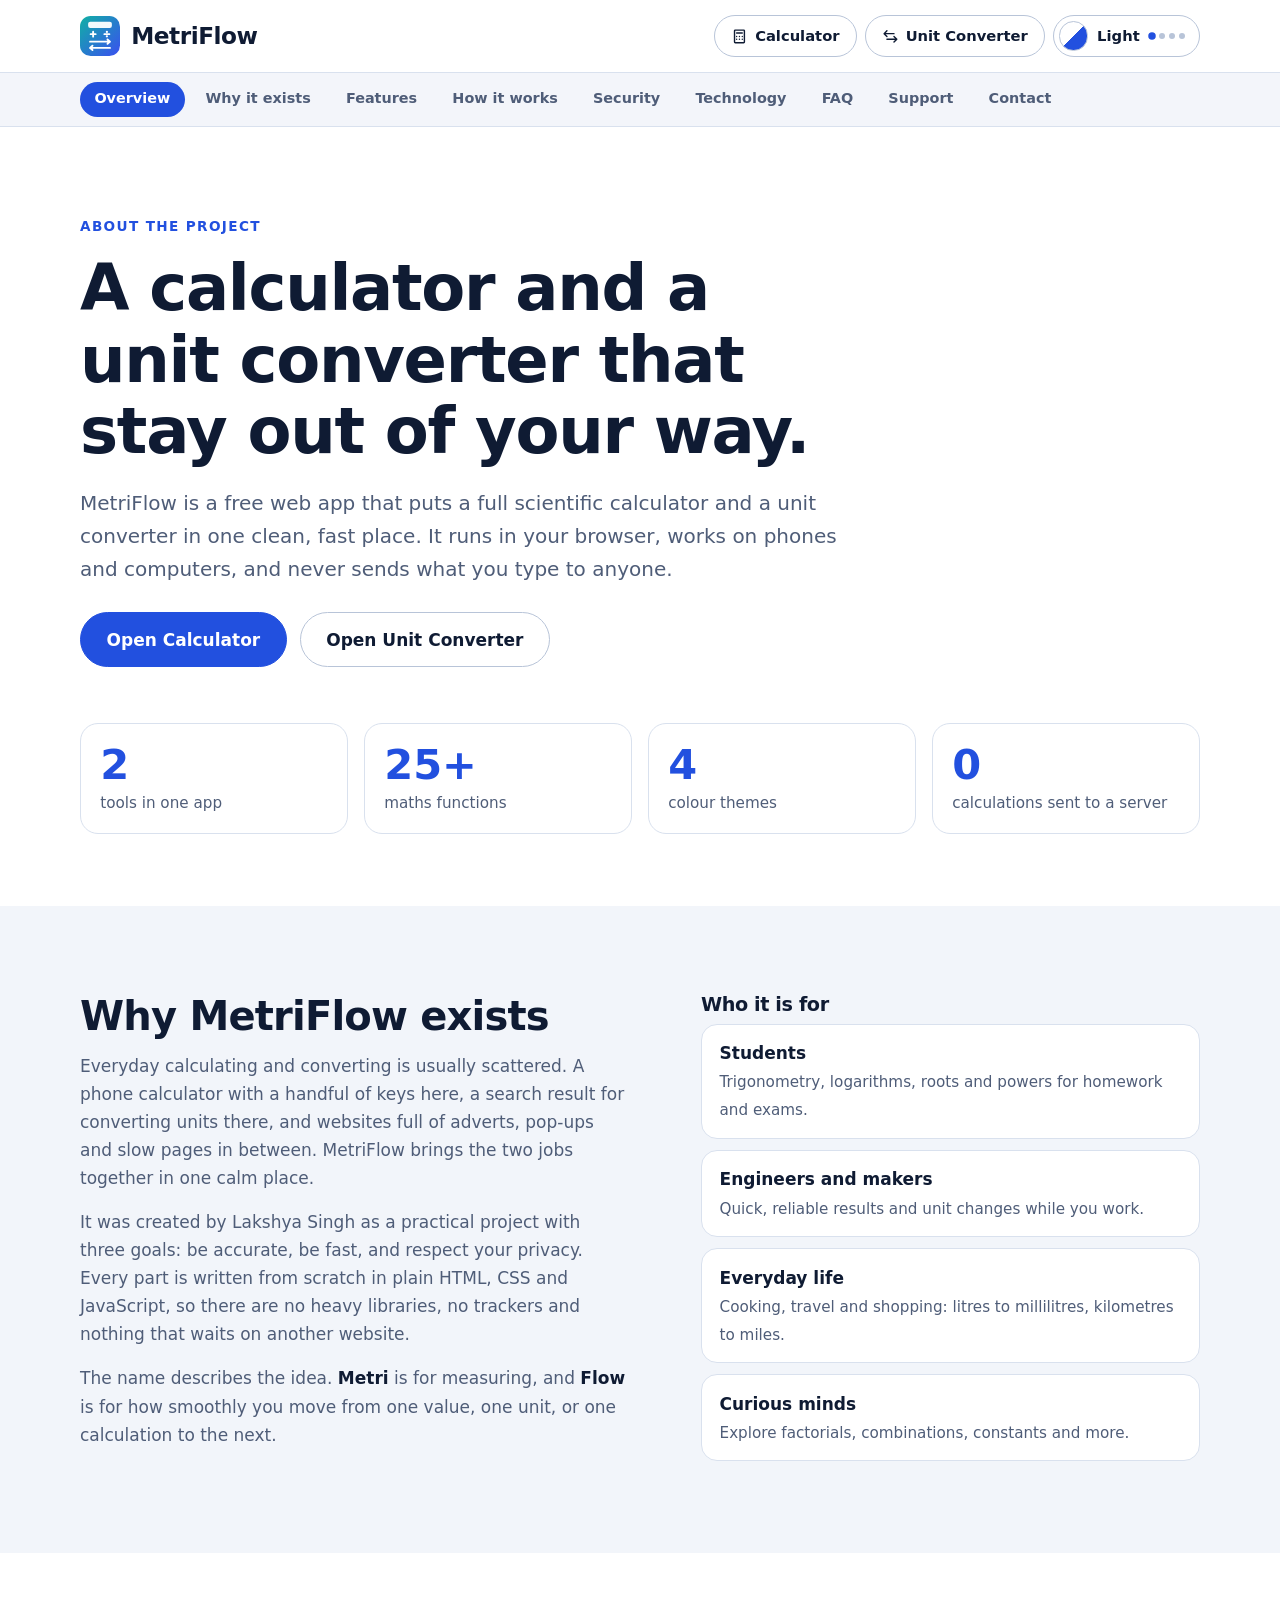
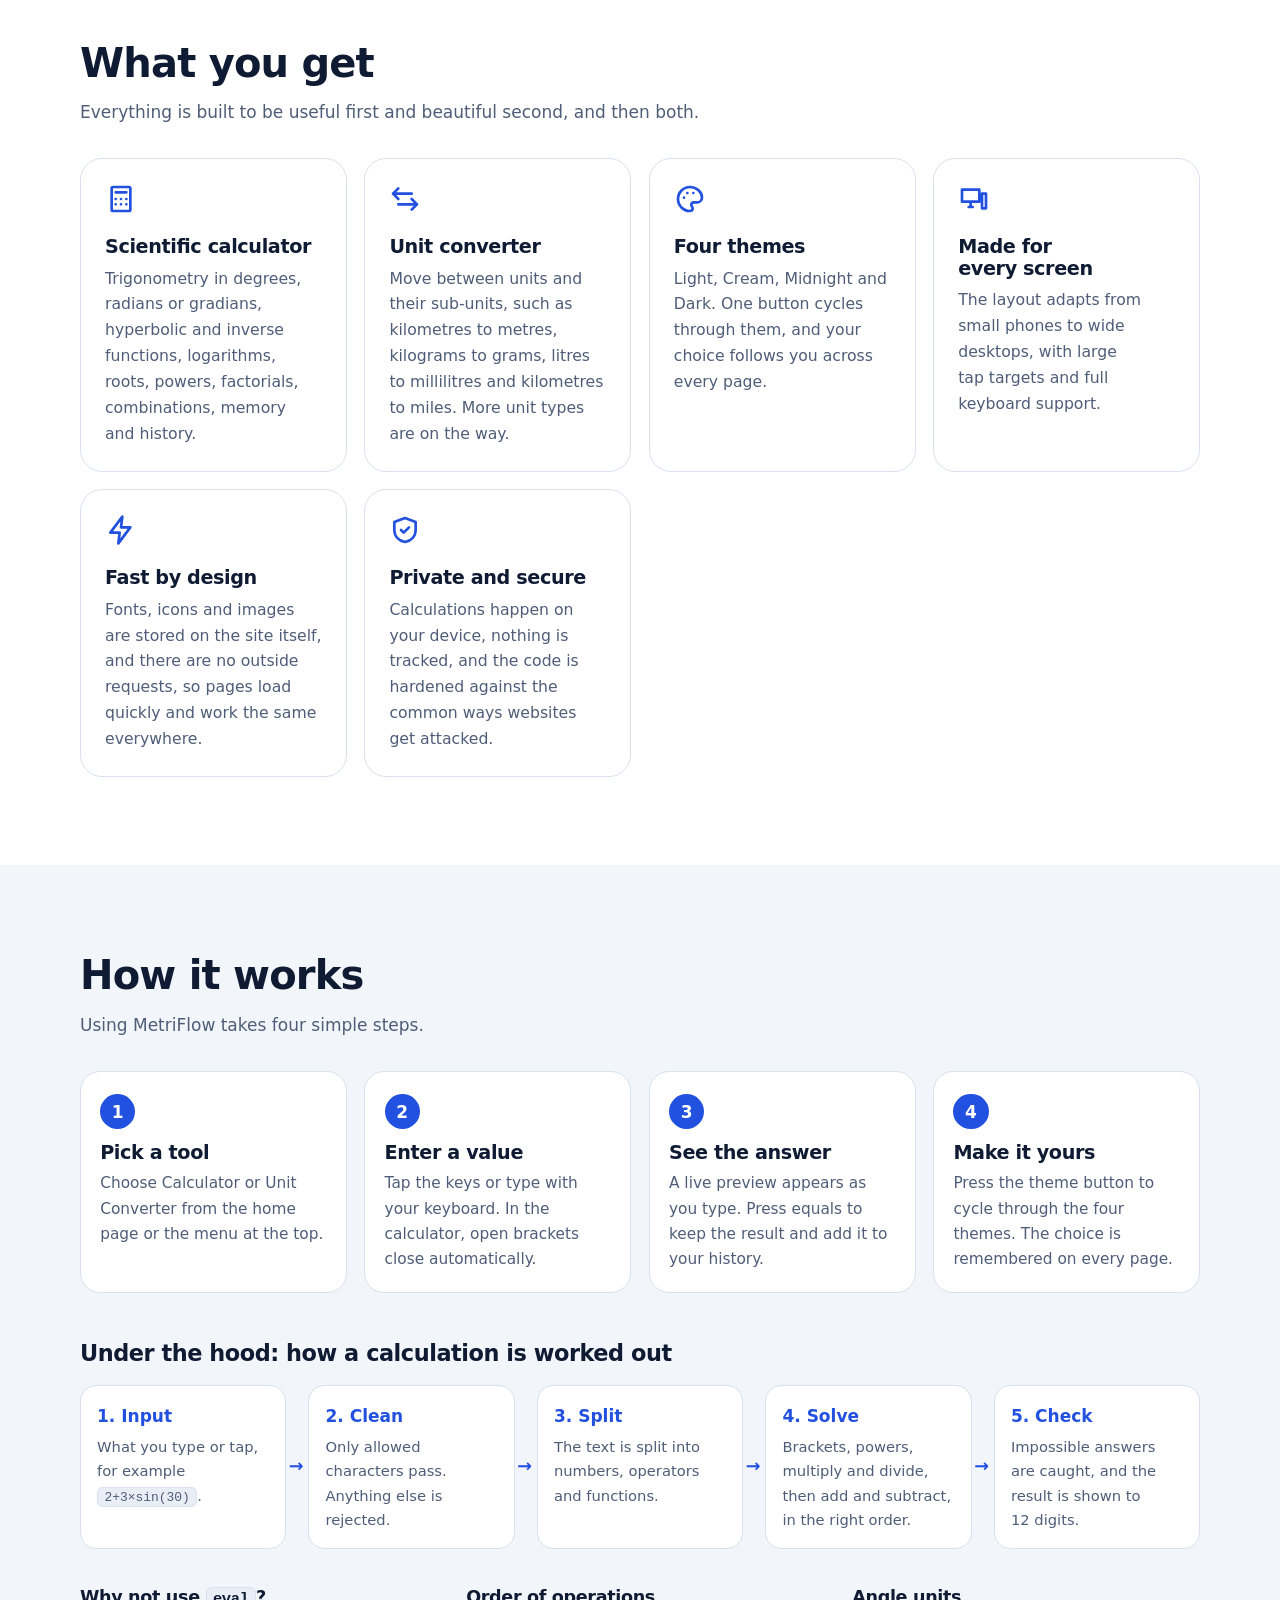
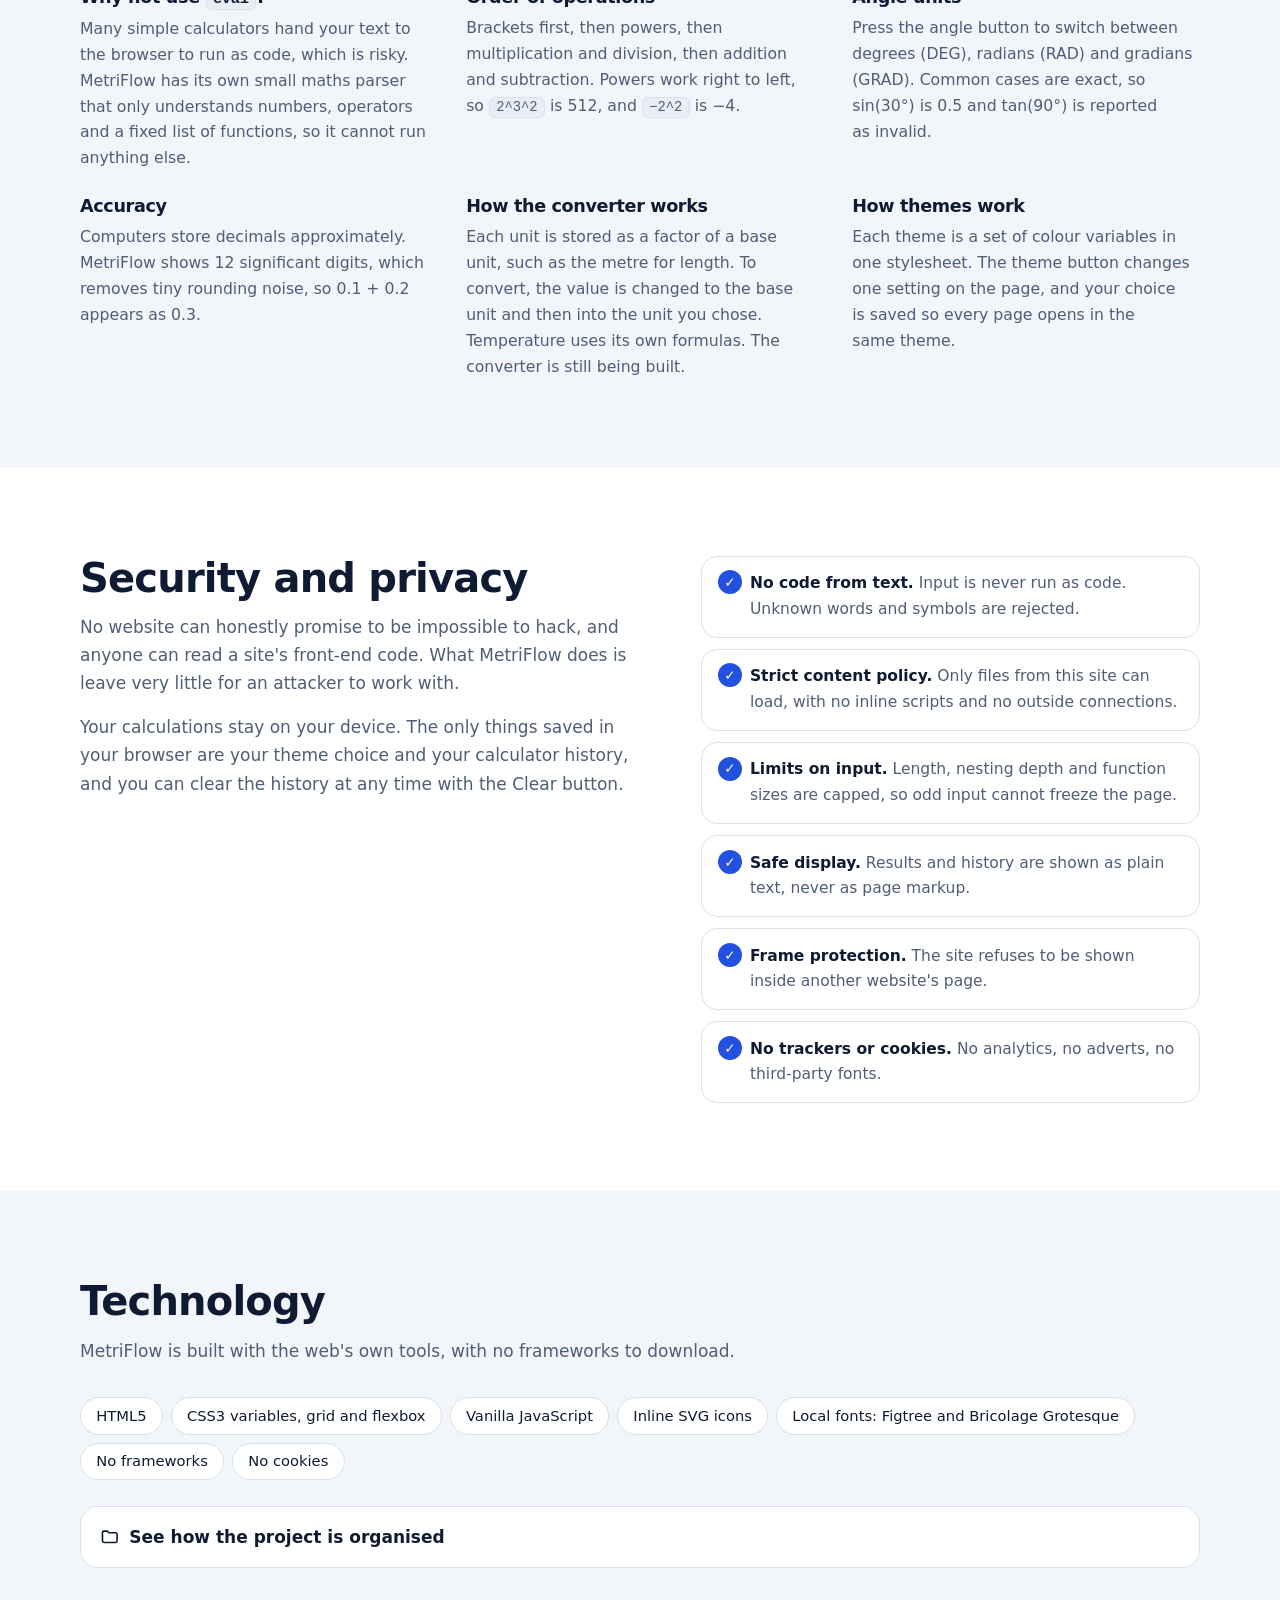
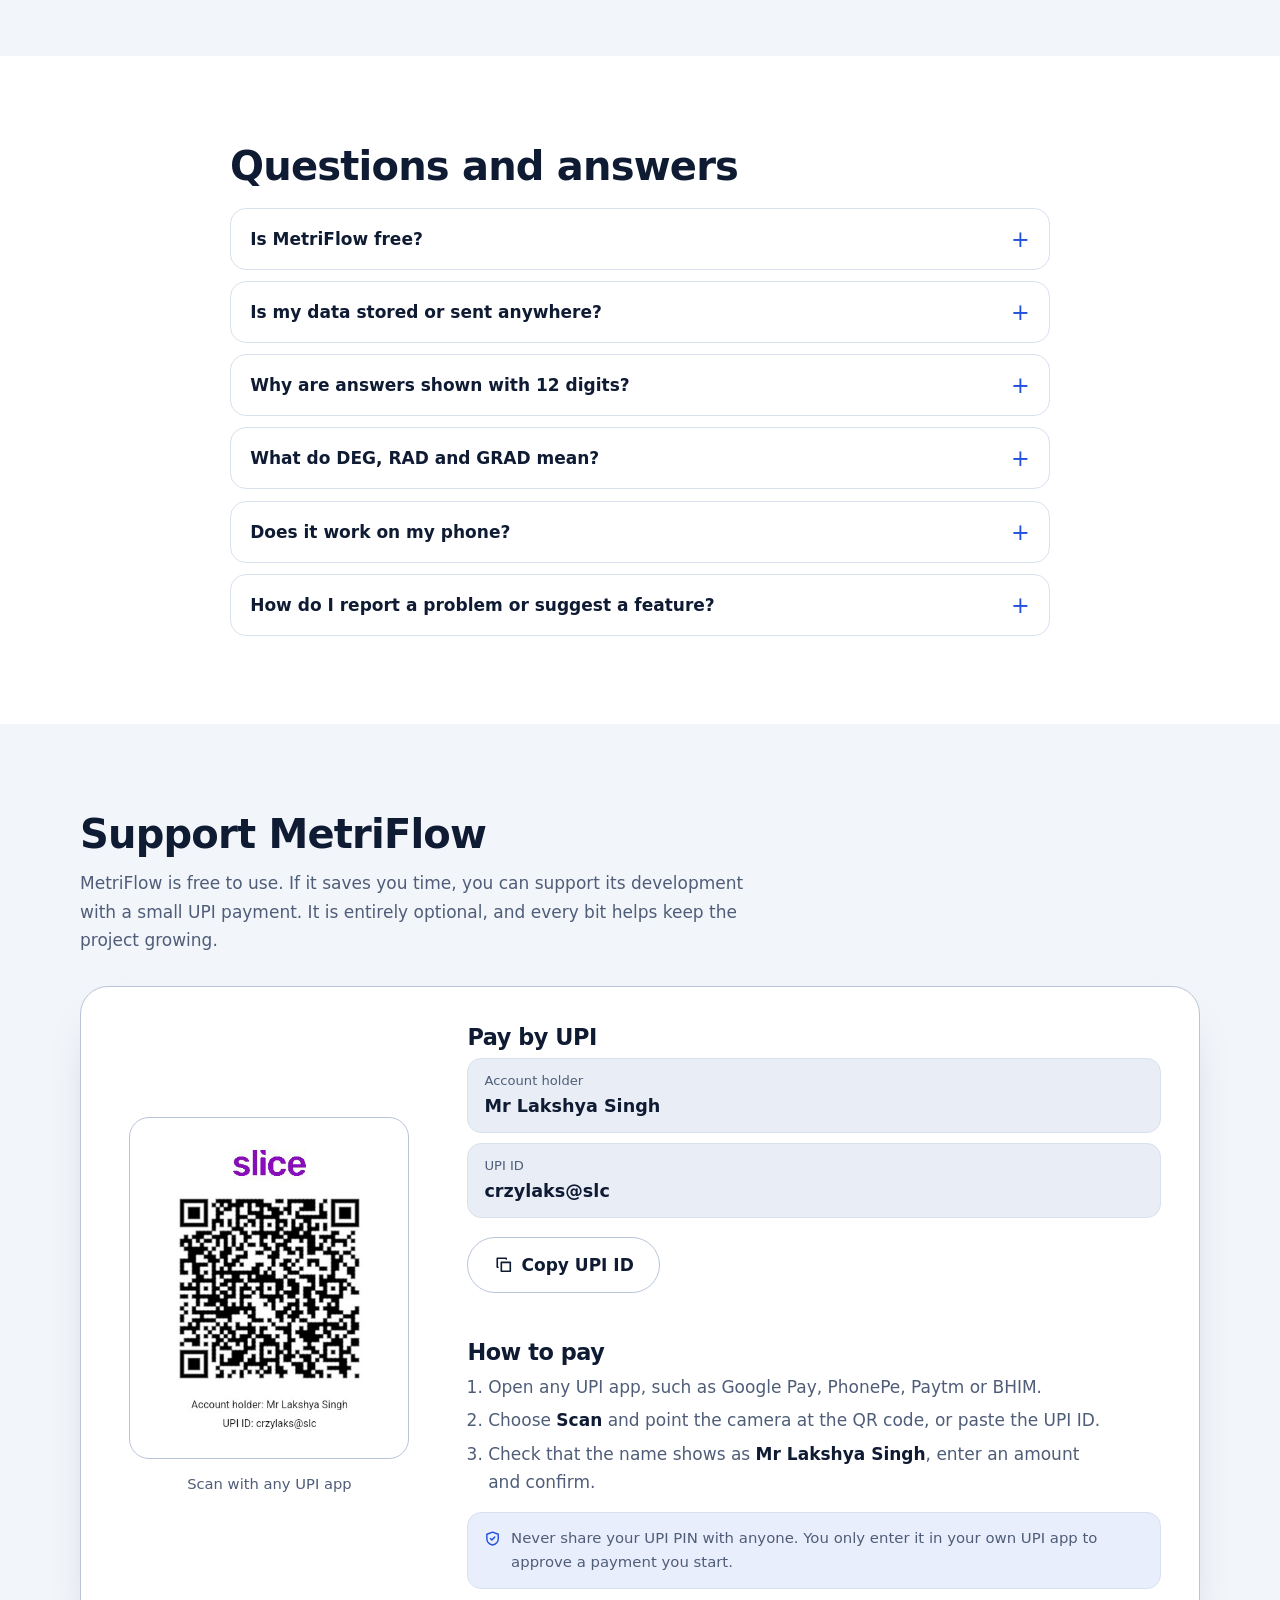
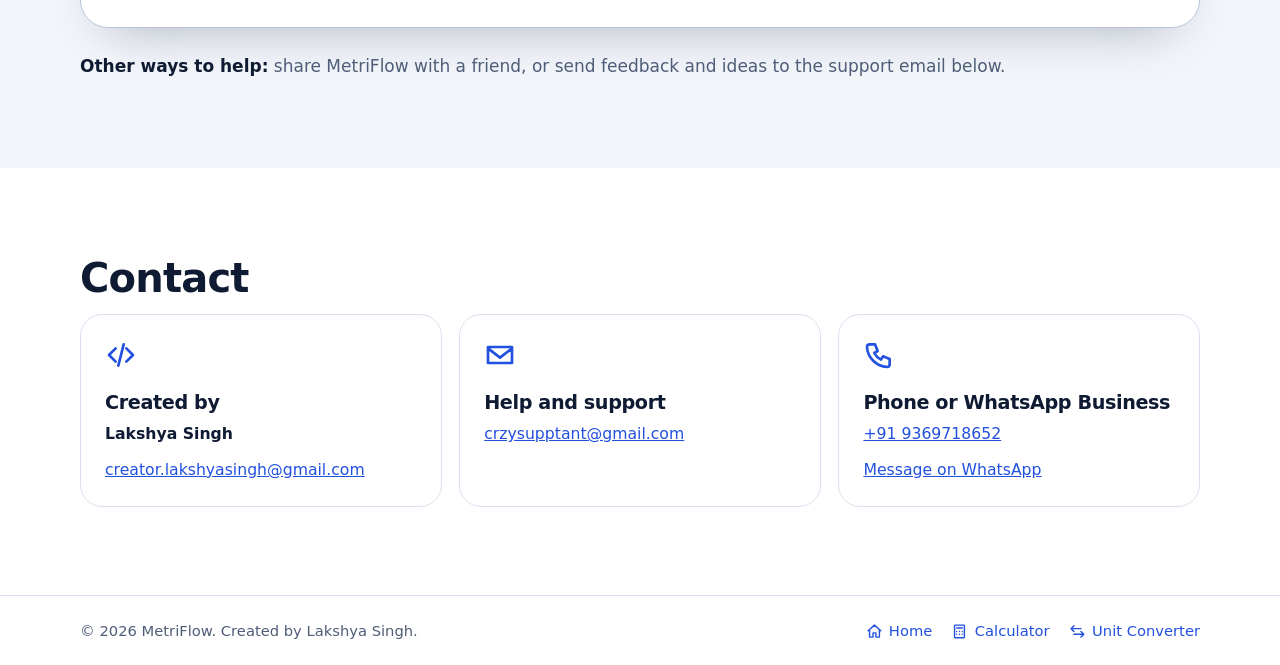
==== commit ee2090e7: "complete making" ====
--- a/assets/pages/about.html
+++ b/assets/pages/about.html
@@ -353,8 +353,8 @@
                 <div class="support-card">
                     <figure class="qr">
                         <div class="qr-frame">
-                            <!-- Stored on this site: assets/media/support/upi-qr.jpg -->
-                            <img src="../media/qr-code/upi-qr.jpg" width="400" height="496"
+                            <!-- Stored on this site: assets/media/qr-code/qr_img_1.png -->
+                            <img src="../media/qr-code/qr_img_1.png" width="400" height="496"
                                  alt="UPI QR code for Mr Lakshya Singh. Scan it with any UPI app to send support.">
                         </div>
                         <figcaption>Scan with any UPI app</figcaption>
--- a/assets/css/fonts.css
+++ b/assets/css/fonts.css
@@ -18,4 +18,38 @@
 :root {
     --font-body: "Figtree", system-ui, -apple-system, "Segoe UI", Roboto, sans-serif;
     --font-display: "Bricolage Grotesque", "Figtree", system-ui, sans-serif;
-}+
+    /* Type scale (fluid, ratio about 1.2 on phones up to 1.25 on desktop) */
+    --fs-xs:   .8125rem;
+    --fs-sm:   .9375rem;
+    --fs-base: 1.0625rem;
+    --fs-lg:   clamp(1.15rem, 1.08rem + .35vw, 1.3rem);
+    --fs-h3:   clamp(1.25rem, 1.1rem + .7vw, 1.55rem);
+    --fs-h2:   clamp(1.6rem, 1.2rem + 1.8vw, 2.5rem);
+    --fs-h1:   clamp(2rem, 1.2rem + 3.6vw, 4rem);
+
+    --lh-tight: 1.08;
+    --lh-snug:  1.25;
+    --lh-body:  1.65;
+}
+
+/* Typography polish shared by every page that loads fonts.css */
+html { font-optical-sizing: auto; }
+
+body {
+    font-family: var(--font-body);
+    font-kerning: normal;
+    font-feature-settings: "kern", "liga", "calt";
+    -webkit-font-smoothing: antialiased;
+    -moz-osx-font-smoothing: grayscale;
+    text-rendering: optimizeLegibility;
+}
+
+h1, h2, h3 { font-family: var(--font-display); text-wrap: balance; font-kerning: normal; }
+h1 { letter-spacing: -.035em; }
+h2 { letter-spacing: -.028em; }
+h3 { letter-spacing: -.02em; }
+p, li { text-wrap: pretty; }
+
+/* Numbers line up in calculators and converters */
+.expr, .result, .h-expr, .h-res, .key, input[type="number"], .conv-field b { font-variant-numeric: tabular-nums lining-nums; }
--- a/assets/css/themes_style.css
+++ b/assets/css/themes_style.css
@@ -4,10 +4,11 @@
        index.html          <link rel="stylesheet" href="assets/css/themes_style.css">
        assets/pages/*.html <link rel="stylesheet" href="../css/themes_style.css">
    themes_function.js switches the theme by setting <html data-theme="...">.
-   (It is a real CSS file, not injected by JavaScript, because the strict
+   (A real CSS file, not injected by JavaScript, because the strict
    security policy does not allow styles created by scripts.)
    Variables: --bg --bg-soft --surface --surface-2 --text --muted --line --line-strong
               --accent --accent-ink --danger --brand-a --brand-b --shadow
+   NEW:       --bg-grad (page background gradient)  --soft-grad (alternate section gradient)
    ========================================================= */
 
 :root,
@@ -18,6 +19,10 @@
     --accent: #2250df; --accent-ink: #ffffff; --danger: #c42b3a;
     --brand-a: #10b0a4; --brand-b: #3a4ff0;
     --shadow: 0 24px 48px -28px rgba(15, 27, 51, .35);
+    --bg-grad:
+        radial-gradient(900px 480px at 100% 0%, rgba(58, 79, 240, .08), transparent 70%),
+        linear-gradient(165deg, #ffffff 0%, #f3f7fd 55%, #e8eefa 100%);
+    --soft-grad: linear-gradient(180deg, #eef3fb 0%, #e3ebf8 100%);
 }
 
 [data-theme="cream"] {
@@ -27,15 +32,25 @@
     --accent: #1b6a56; --accent-ink: #fdfaf3; --danger: #b3382a;
     --brand-a: #2a9d7f; --brand-b: #1d5f8a;
     --shadow: 0 24px 48px -28px rgba(60, 45, 10, .35);
+    --bg-grad:
+        radial-gradient(900px 480px at 0% 0%, rgba(42, 157, 127, .10), transparent 70%),
+        linear-gradient(165deg, #fcf8ee 0%, #f6efdd 55%, #eee4cb 100%);
+    --soft-grad: linear-gradient(180deg, #f1e9d6 0%, #e9dfc6 100%);
 }
 
+/* Midnight = deep professional navy (steel-blue tones) with champagne-gold accents */
 [data-theme="midnight"] {
     color-scheme: dark;
-    --bg: #0a1330; --bg-soft: #0e1a3d; --surface: #122349; --surface-2: #1a2f5e;
-    --text: #e7eeff; --muted: #a1b2d9; --line: #233868; --line-strong: #37508c;
-    --accent: #7db4ff; --accent-ink: #0a1330; --danger: #ff8a96;
-    --brand-a: #33d0c3; --brand-b: #7283ff;
-    --shadow: 0 24px 48px -28px rgba(0, 0, 0, .7);
+    --bg: #071426; --bg-soft: #0b1c33; --surface: #0f2440; --surface-2: #153056;
+    --text: #eef4ff; --muted: #a3b6d4; --line: #1f3c66; --line-strong: #31568a;
+    --accent: #e6c27a; --accent-ink: #0a1a33; --danger: #ff8f9b;
+    --brand-a: #e6c27a; --brand-b: #3d84d8;
+    --shadow: 0 28px 56px -30px rgba(0, 6, 20, .85), 0 0 0 1px rgba(230, 194, 122, .06);
+    --bg-grad:
+        radial-gradient(1000px 520px at 100% 0%, rgba(61, 132, 216, .22), transparent 70%),
+        radial-gradient(800px 460px at 0% 100%, rgba(230, 194, 122, .07), transparent 70%),
+        linear-gradient(165deg, #0d2342 0%, #071426 55%, #040b17 100%);
+    --soft-grad: linear-gradient(180deg, #0c2142 0%, #08172d 100%);
 }
 
 [data-theme="dark"] {
@@ -45,10 +60,21 @@
     --accent: #b7a1ff; --accent-ink: #0e0e10; --danger: #ff8a96;
     --brand-a: #2fc7b9; --brand-b: #8b7bff;
     --shadow: 0 24px 48px -28px rgba(0, 0, 0, .8);
+    --bg-grad:
+        radial-gradient(900px 480px at 100% 0%, rgba(139, 123, 255, .14), transparent 70%),
+        linear-gradient(165deg, #17171c 0%, #0e0e10 55%, #09090b 100%);
+    --soft-grad: linear-gradient(180deg, #17171b 0%, #111114 100%);
 }
 
 /* Page defaults (zero specificity, so any page stylesheet can override them) */
-:where(body) { background: var(--bg); color: var(--text); }
+:where(body) {
+    min-height: 100vh;
+    min-height: 100dvh;
+    background-color: var(--bg);
+    background-image: var(--bg-grad);
+    background-repeat: no-repeat;
+    color: var(--text);
+}
 
 /* Logo gradient and hidden icon sprite (classes, because inline style="" is blocked by the security policy) */
 .mf-stop-a { stop-color: var(--brand-a); }
@@ -70,11 +96,11 @@
     height: 2.6rem; padding: .25rem .9rem .25rem .3rem; margin: 0;
     border-radius: 999px; border: 1.5px solid var(--line-strong);
     background: var(--surface); color: var(--text);
-    font: inherit; font-size: .92rem; font-weight: 600; line-height: 1;
+    font: inherit; font-size: .92rem; font-weight: 600; line-height: 1; letter-spacing: .005em;
     cursor: pointer; touch-action: manipulation; -webkit-tap-highlight-color: transparent;
-    transition: border-color .15s ease, background-color .25s ease;
+    transition: border-color .2s ease, background-color .3s ease, box-shadow .2s ease;
 }
-.theme-toggle:hover { border-color: var(--accent); }
+.theme-toggle:hover { border-color: var(--accent); box-shadow: 0 6px 18px -10px var(--accent); }
 .theme-toggle:active .theme-dot { transform: rotate(180deg) scale(.92); }
 .theme-toggle:focus-visible { outline: 3px solid var(--accent); outline-offset: 3px; }
 
@@ -82,15 +108,15 @@
     width: 1.85rem; height: 1.85rem; flex: none; border-radius: 50%;
     border: 1.5px solid var(--line-strong);
     background: linear-gradient(135deg, var(--sw-bg) 50%, var(--sw-ac) 50%);
-    transition: transform .3s ease;
+    transition: transform .45s cubic-bezier(.3, .7, .2, 1);
 }
 .theme-steps { display: inline-flex; gap: 4px; }
-.theme-steps i { width: 6px; height: 6px; border-radius: 50%; background: var(--line-strong); }
-.theme-steps i.on { background: var(--accent); }
+.theme-steps i { width: 6px; height: 6px; border-radius: 50%; background: var(--line-strong); transition: background-color .3s ease, transform .3s ease; }
+.theme-steps i.on { background: var(--accent); transform: scale(1.25); }
 
 .theme-toggle[data-current="light"]    { --sw-bg: #ffffff; --sw-ac: #2250df; }
 .theme-toggle[data-current="cream"]    { --sw-bg: #f3ead4; --sw-ac: #1b6a56; }
-.theme-toggle[data-current="midnight"] { --sw-bg: #0a1330; --sw-ac: #7db4ff; }
+.theme-toggle[data-current="midnight"] { --sw-bg: #0a1a33; --sw-ac: #e6c27a; }
 .theme-toggle[data-current="dark"]     { --sw-bg: #0e0e10; --sw-ac: #b7a1ff; }
 
 @media (max-width: 480px) {
@@ -99,5 +125,5 @@
 }
 
 @media (prefers-reduced-motion: reduce) {
-    .theme-dot, .theme-toggle { transition: none; }
+    .theme-dot, .theme-toggle, .theme-steps i { transition: none; }
 }
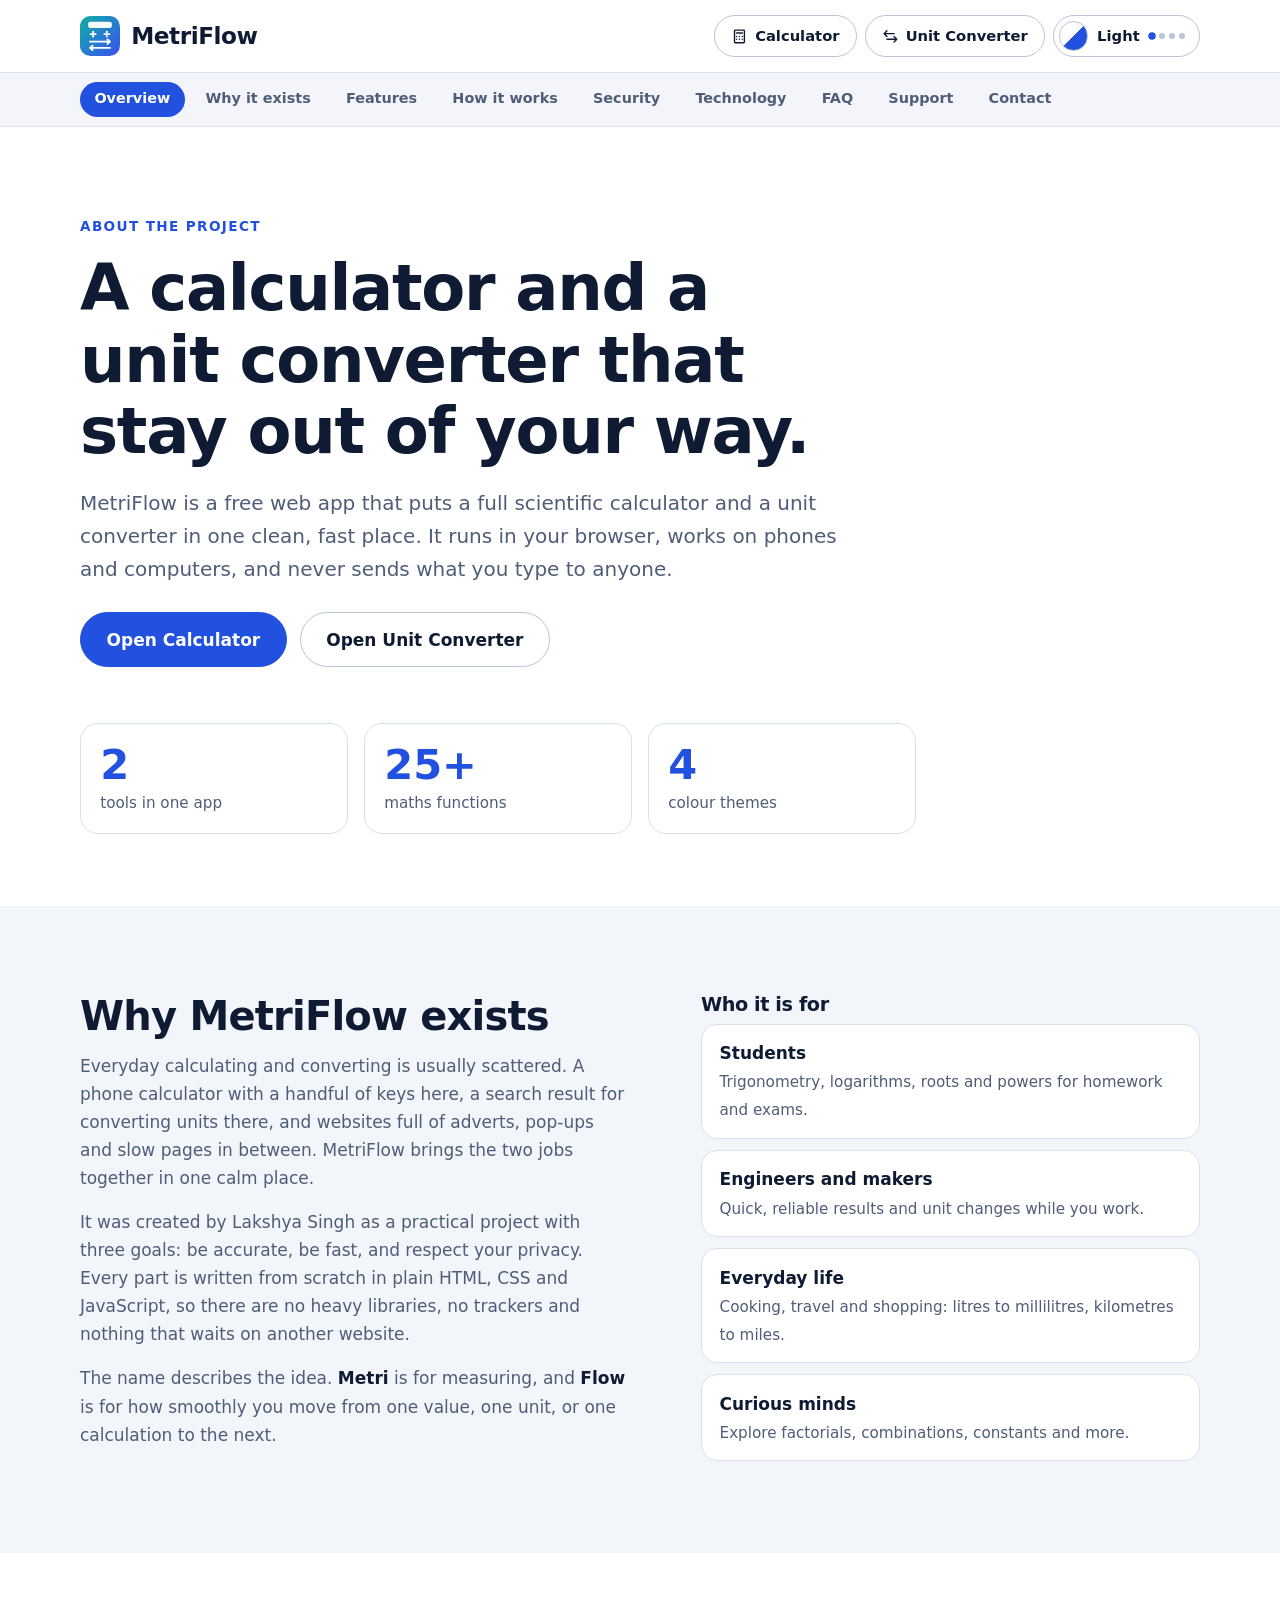
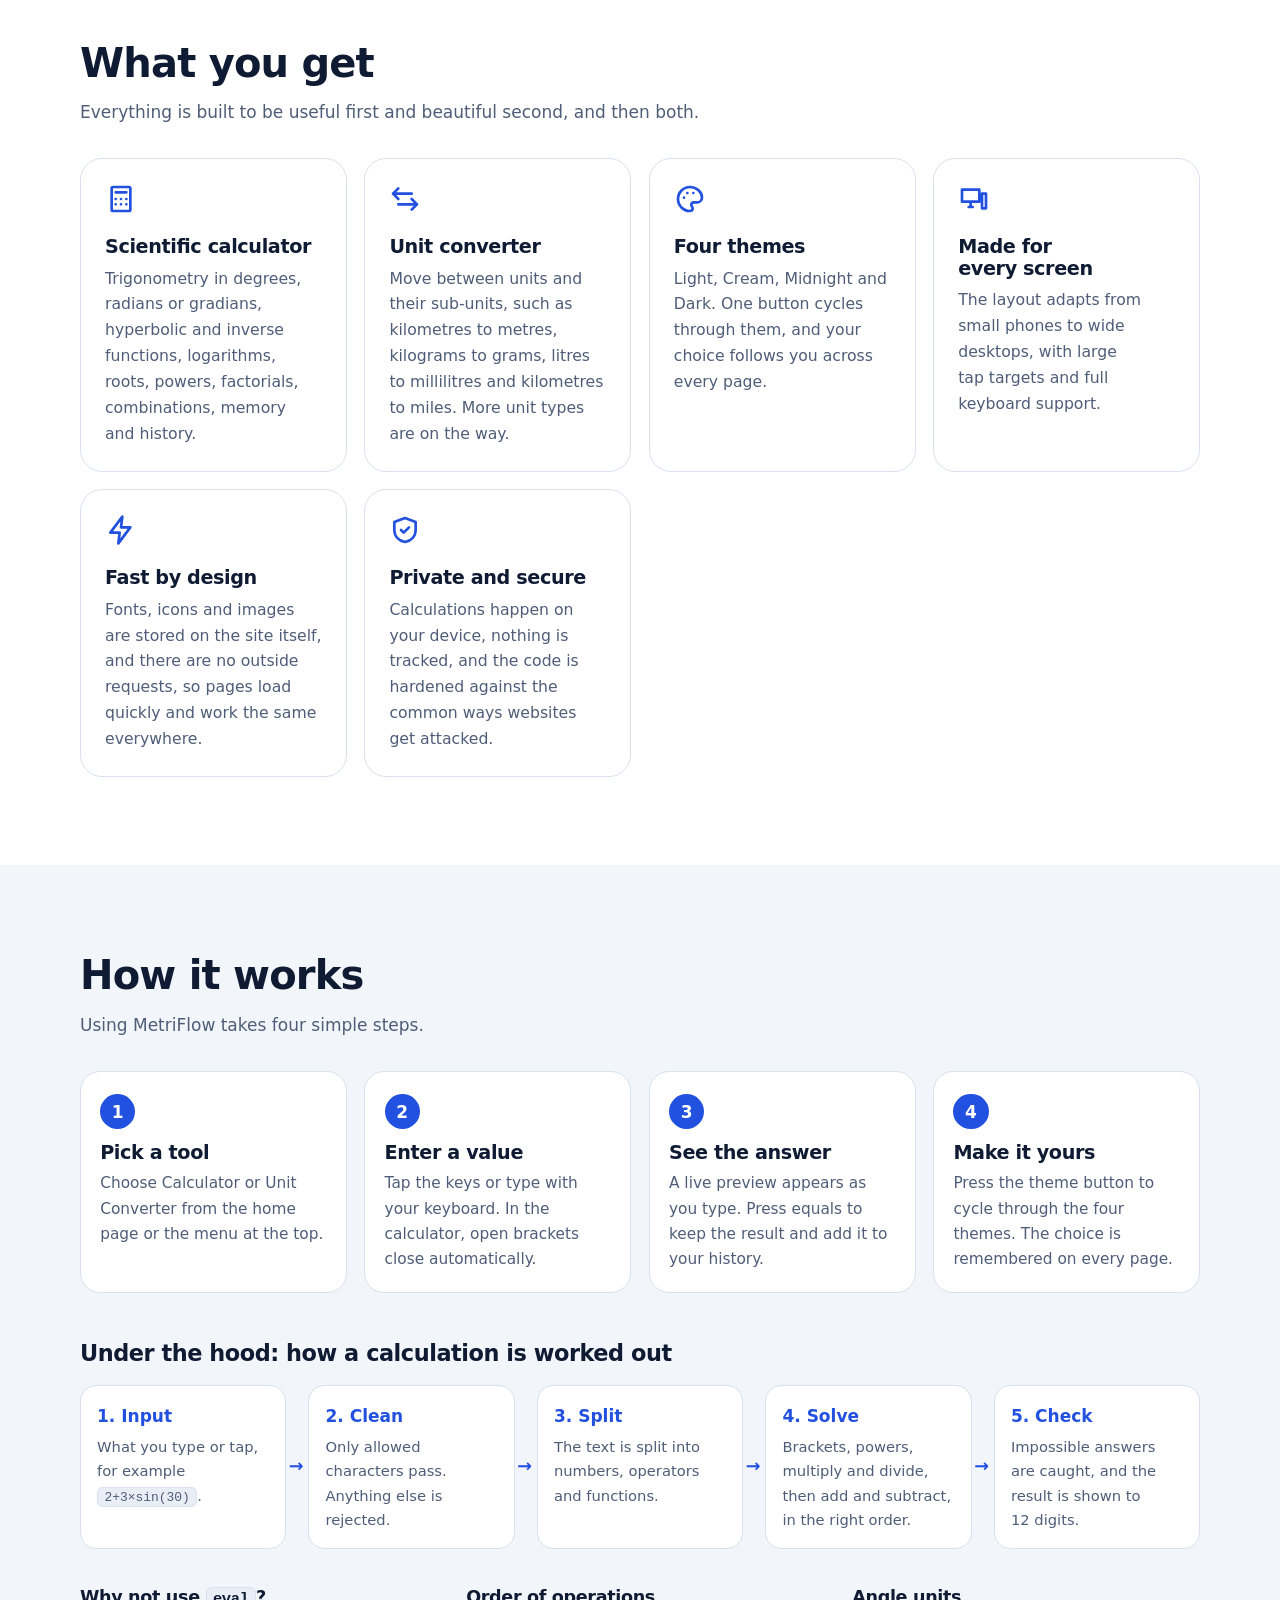
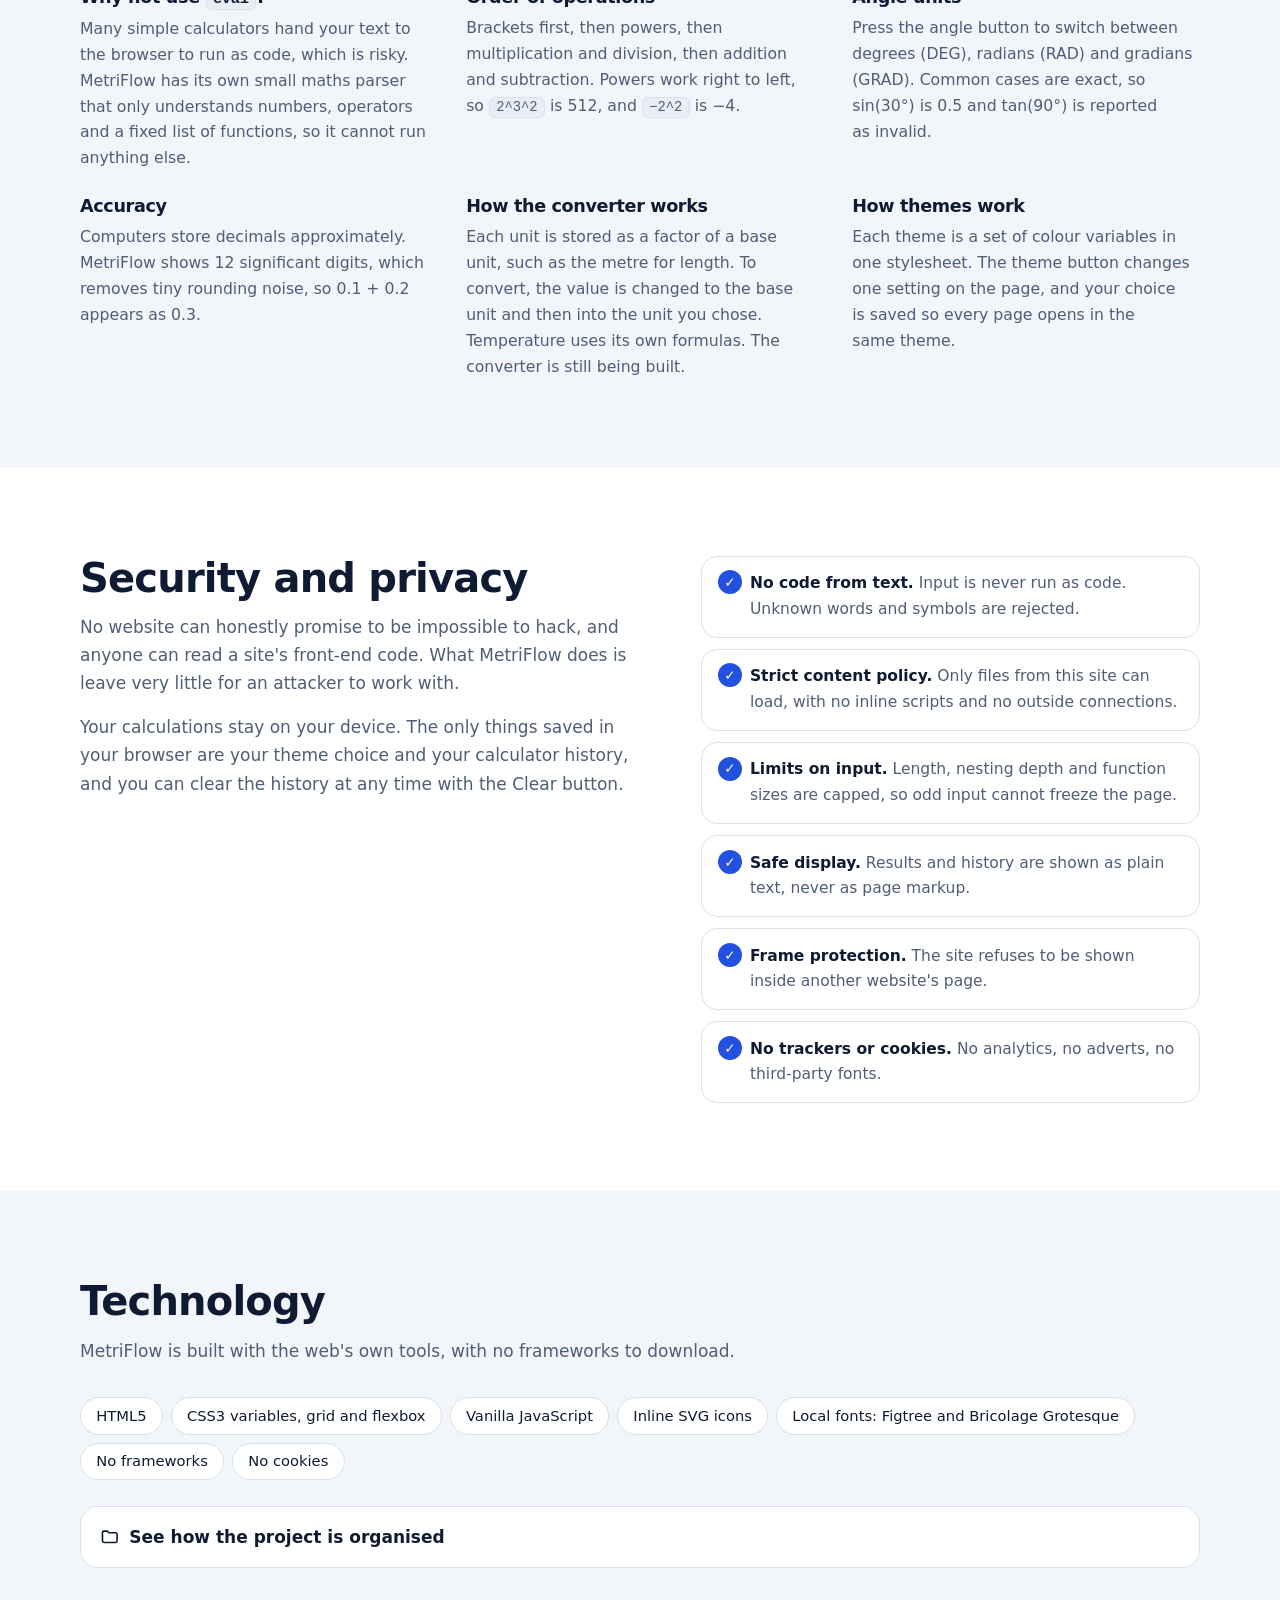
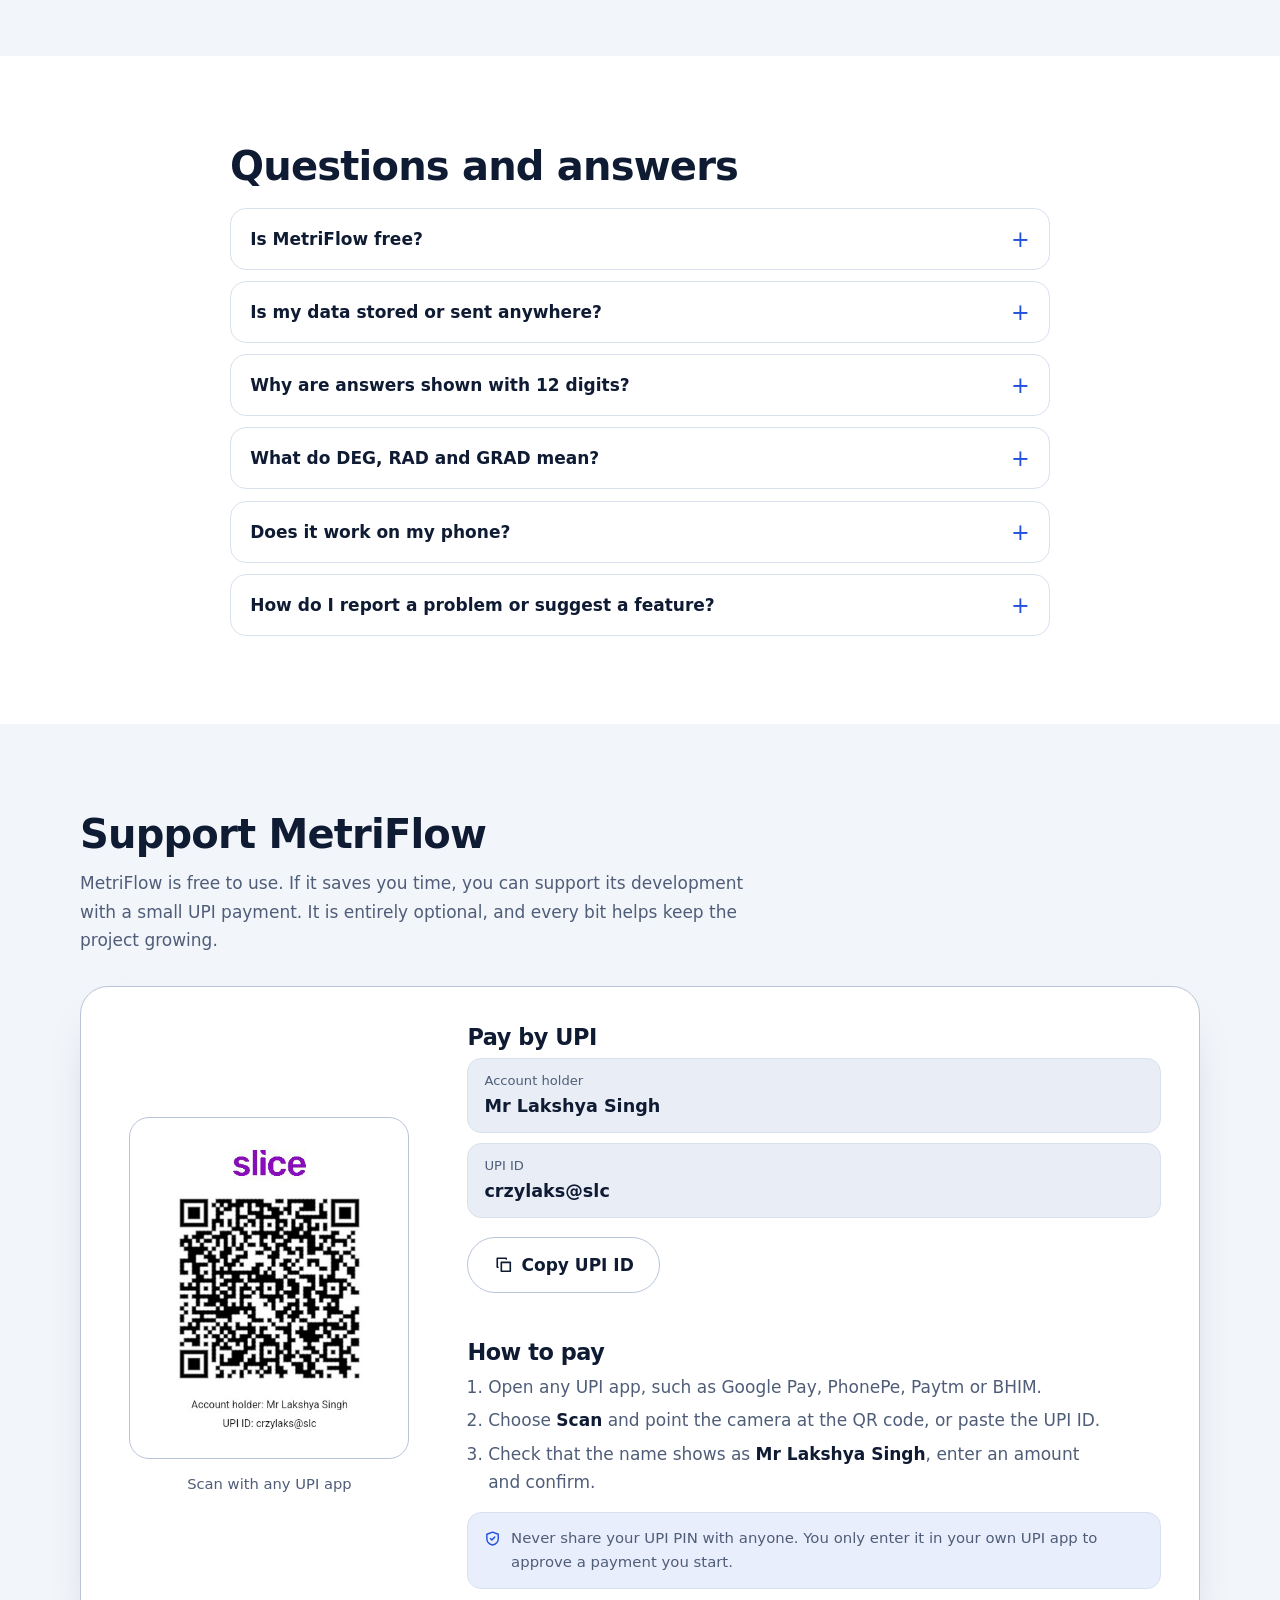
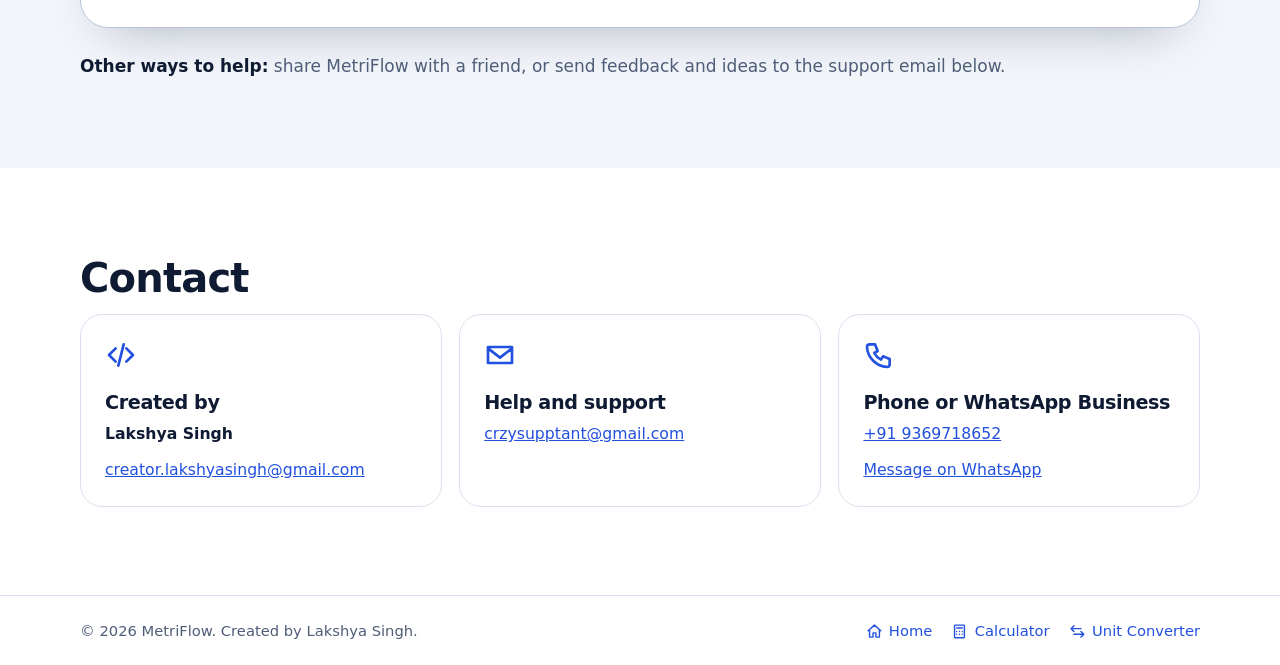
==== commit 70cfb957: "fix the about page" ====
--- a/assets/pages/about.html
+++ b/assets/pages/about.html
@@ -120,7 +120,6 @@
                     <li><b>2</b><span>tools in one app</span></li>
                     <li><b>25+</b><span>maths functions</span></li>
                     <li><b>4</b><span>colour themes</span></li>
-                    <li><b>0</b><span>calculations sent to a server</span></li>
                 </ul>
             </div>
         </section>
